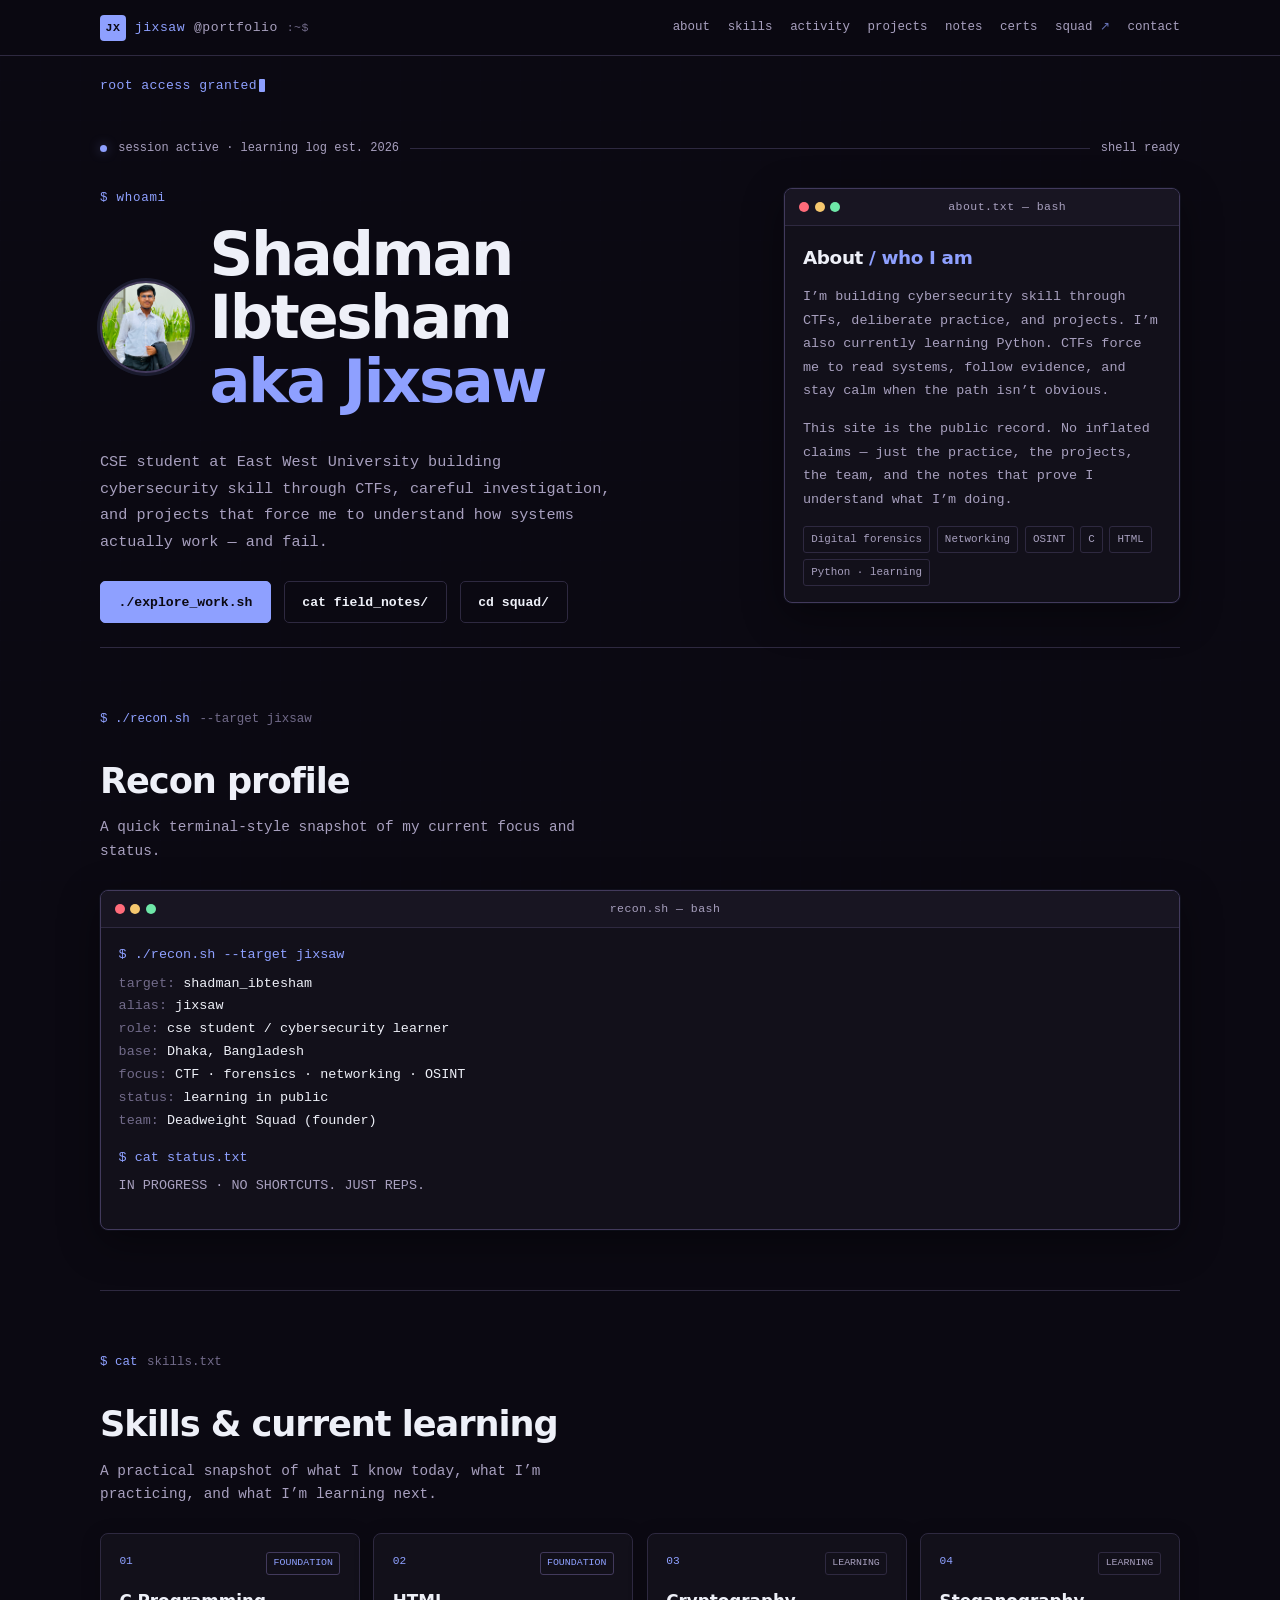
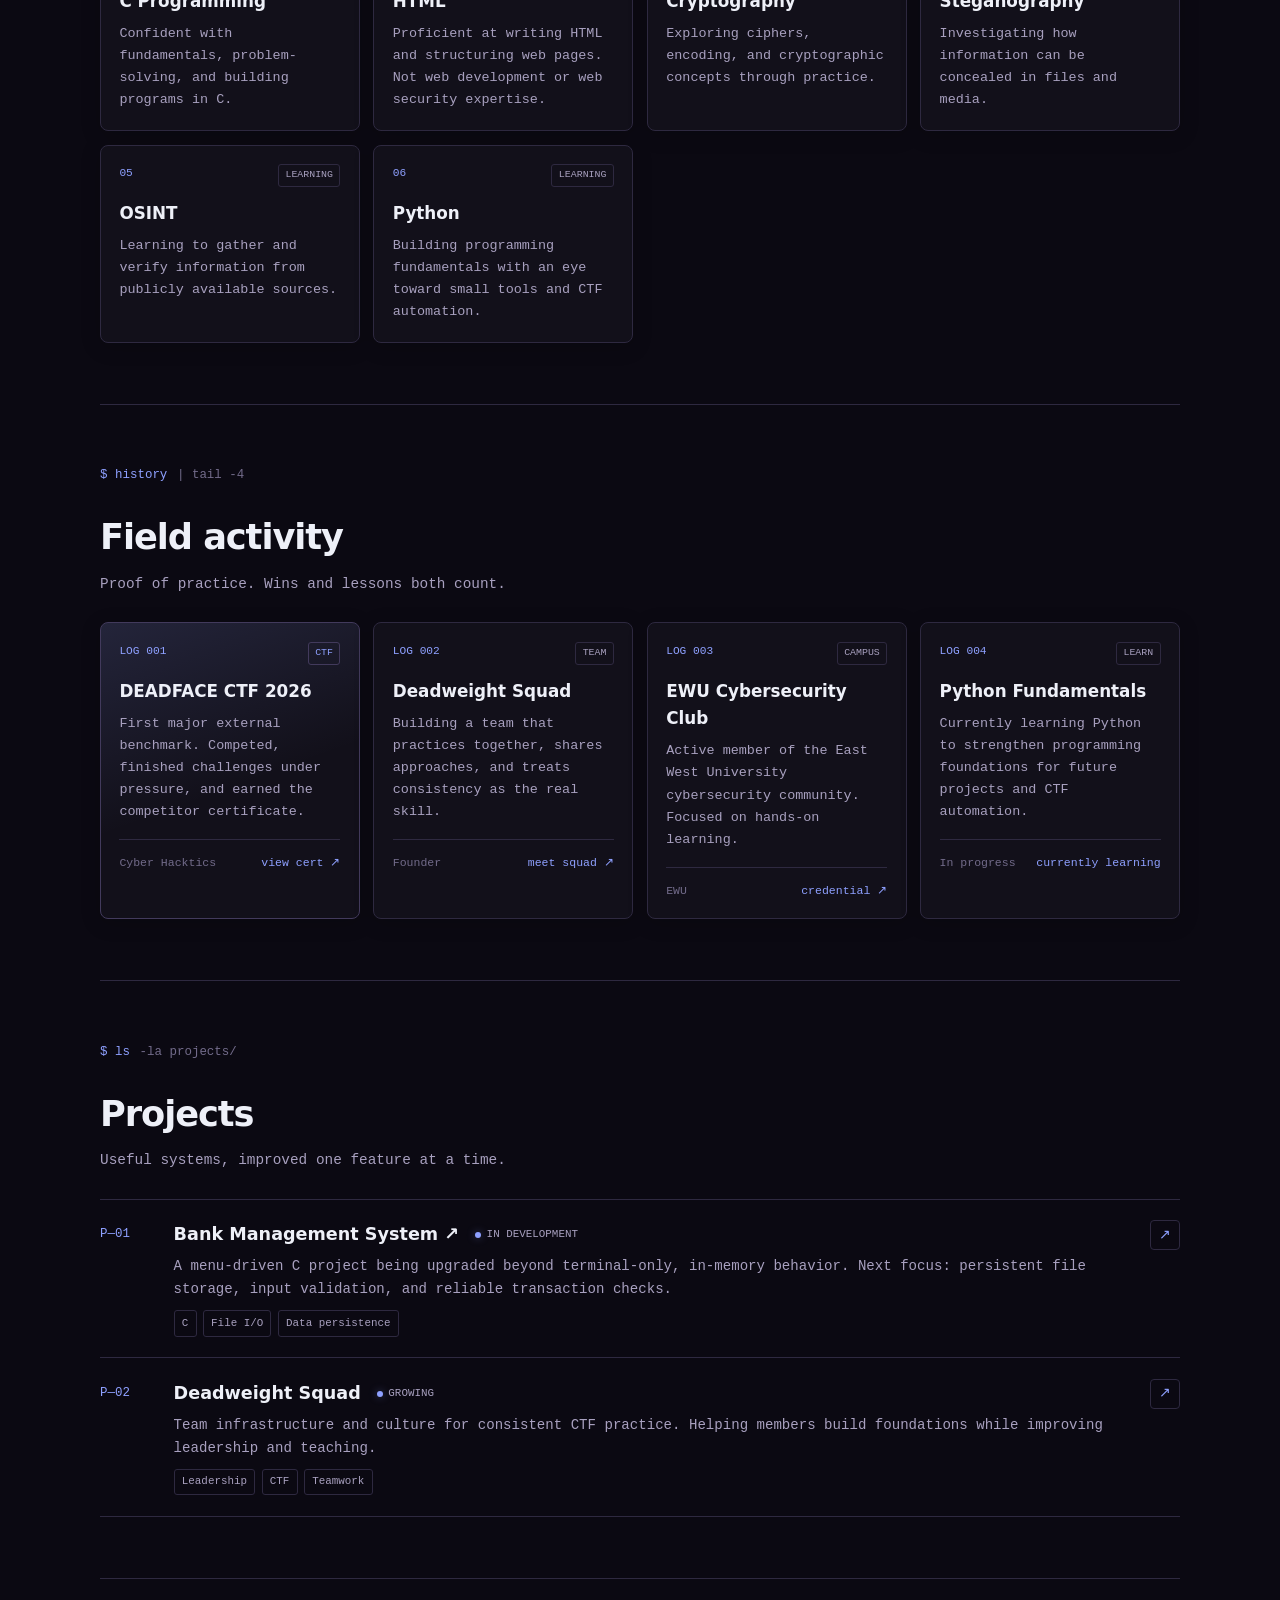
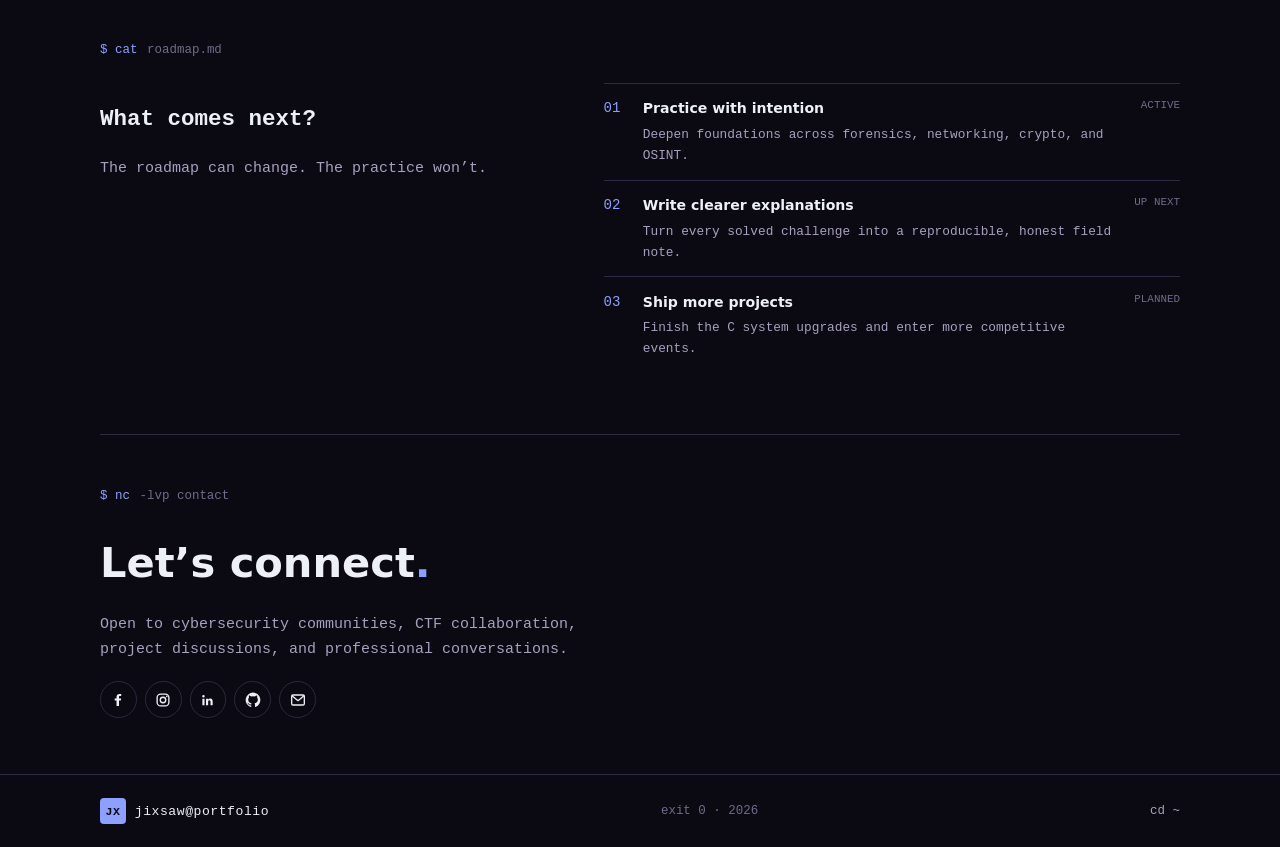
==== index.html @ 75769cb1 "ui: add root access granted blinking cursor to homepage" ====
<!doctype html>
<html lang="en">
<head>
<meta charset="utf-8">
<meta name="viewport" content="width=device-width, initial-scale=1">
<meta name="theme-color" content="#0b0912">
<meta http-equiv="Content-Security-Policy" content="default-src 'self'; script-src 'none'; object-src 'none'; base-uri 'self'; form-action 'none'; frame-src 'none'; child-src 'none'; media-src 'none'; worker-src 'none'; connect-src 'none'; manifest-src 'none'; img-src 'self' data:; style-src 'self' https://fonts.googleapis.com; style-src-attr 'none'; font-src 'self' https://fonts.gstatic.com; upgrade-insecure-requests">
<meta http-equiv="X-Content-Type-Options" content="nosniff">
<meta name="referrer" content="no-referrer">
<meta name="robots" content="index, follow">
<title>jixsaw@portfolio:~$ — Cybersecurity Field Notes</title>
<meta name="description" content="Cybersecurity learning log of Shadman Ibtesham, aka Jixsaw: CTF practice, digital forensics, networking, projects, and Deadweight Squad.">
<meta property="og:type" content="website">
<meta property="og:title" content="Jixsaw — Cybersecurity Field Notes">
<meta property="og:description" content="CTF practice, practical projects, and a public learning journey in cybersecurity.">
<meta property="og:url" content="https://jixsaw079.github.io/">
<meta property="og:image" content="https://jixsaw079.github.io/IMG-20260816-WA0145(1).jpg">
<link rel="canonical" href="https://jixsaw079.github.io/">
<link rel="icon" href="data:image/svg+xml,%3Csvg xmlns='http://www.w3.org/2000/svg' viewBox='0 0 100 100'%3E%3Crect width='100' height='100' rx='14' fill='%230b0912'/%3E%3Cpath d='M24 25h52M24 50h34M24 75h52' stroke='%238ea0ff' stroke-width='7'/%3E%3C/svg%3E">
<link rel="preconnect" href="https://fonts.googleapis.com">
<link rel="preconnect" href="https://fonts.gstatic.com" crossorigin="anonymous">
<link href="https://fonts.googleapis.com/css2?family=DM+Mono:wght@400;500&family=Manrope:wght@400;500;600;700;800&display=swap" rel="stylesheet">
<link rel="stylesheet" href="style.css?v=20261024-cursor">
</head>
<body>
<a class="skip-link" href="#main">Skip to content</a>
<header class="site-header">
  <div class="wrap header-inner">
    <a class="wordmark" href="/" aria-label="Jixsaw home">
      <span class="mark">JX</span>
      <span class="prompt-user">jixsaw</span><span class="prompt-host">@portfolio</span><span class="wordmark-tail">:~$</span>
    </a>
    <nav aria-label="Main navigation">
      <a href="#profile">about</a>
      <a href="#skills">skills</a>
      <a href="#operations">activity</a>
      <a href="#builds">projects</a>
      <a href="writeups/">notes</a>
      <a href="achievements/">certs</a>
      <a href="squad/">squad <span class="nav-arrow">↗</span></a>
      <a href="#contact">contact</a>
    </nav>
  </div>
</header>

<main id="main" class="wrap">
  <p class="access-granted" aria-label="root access granted">root access granted<span class="cursor" aria-hidden="true"></span></p>
  <section class="hero" aria-labelledby="hero-title">
    <div class="hero-topline">
      <span class="status-dot"></span>
      <span>session active · learning log est. 2026</span>
      <span class="topline-rule"></span>
      <span>shell ready</span>
    </div>

    <div class="hero-grid">
      <div class="hero-copy">
        <p class="eyebrow">$ whoami</p>
        <div class="hero-identity">
          <img class="hero-avatar" src="IMG-20260816-WA0145(1).jpg" alt="Portrait of Shadman Ibtesham" decoding="async" fetchpriority="high">
          <h1 id="hero-title">Shadman Ibtesham<br><span class="accent">aka Jixsaw</span></h1>
        </div>
        <p class="hero-description">CSE student at East West University building cybersecurity skill through CTFs, careful investigation, and projects that force me to understand how systems actually work — and fail.</p>
        <div class="hero-actions">
          <a class="button button-primary" href="#operations">./explore_work.sh</a>
          <a class="button" href="writeups/">cat field_notes/</a>
          <a class="button" href="squad/">cd squad/</a>
        </div>
      </div>

      <aside id="profile" class="term-window hero-about" aria-label="About">
        <div class="term-titlebar">
          <div class="term-dots"><span class="r"></span><span class="y"></span><span class="g"></span></div>
          <div class="term-title">about.txt — bash</div>
        </div>
        <div class="term-body">
          <h2 class="hero-about-heading">About <span class="accent">/ who I am</span></h2>
          <p class="hero-about-copy">I’m building cybersecurity skill through CTFs, deliberate practice, and projects. I’m also currently learning Python. CTFs force me to read systems, follow evidence, and stay calm when the path isn’t obvious.</p>
          <p class="hero-about-copy">This site is the public record. No inflated claims — just the practice, the projects, the team, and the notes that prove I understand what I’m doing.</p>
          <div class="tag-list">
            <span>Digital forensics</span>
            <span>Networking</span>
            <span>OSINT</span>
            <span>C</span>
            <span>HTML</span>
            <span>Python · learning</span>
          </div>
        </div>
      </aside>
    </div>
  </section>

  <section id="recon" class="section" aria-labelledby="recon-title">
    <div class="section-label">
      <span class="cmd">$ ./recon.sh</span> <span class="path">--target jixsaw</span>
    </div>
    <div class="section-heading">
      <h2 id="recon-title">Recon profile</h2>
      <p>A quick terminal-style snapshot of my current focus and status.</p>
    </div>
    <div class="term-window" aria-label="Recon terminal">
      <div class="term-titlebar">
        <div class="term-dots"><span class="r"></span><span class="y"></span><span class="g"></span></div>
        <div class="term-title">recon.sh — bash</div>
      </div>
      <div class="term-body">
        <div class="prompt">$ ./recon.sh --target jixsaw</div>
        <div class="out">
          <span class="key">target:</span> <span class="val">shadman_ibtesham</span><br>
          <span class="key">alias:</span> <span class="val">jixsaw</span><br>
          <span class="key">role:</span> <span class="val">cse student / cybersecurity learner</span><br>
          <span class="key">base:</span> <span class="val">Dhaka, Bangladesh</span><br>
          <span class="key">focus:</span> <span class="val">CTF · forensics · networking · OSINT</span><br>
          <span class="key">status:</span> <span class="val">learning in public</span><br>
          <span class="key">team:</span> <span class="val">Deadweight Squad (founder)</span>
        </div>
        <div class="prompt">$ cat status.txt</div>
        <div class="out">IN PROGRESS · NO SHORTCUTS. JUST REPS.</div>
      </div>
    </div>
  </section>

  <section id="skills" class="section">
    <div class="section-label">
      <span class="cmd">$ cat</span> <span class="path">skills.txt</span>
    </div>
    <div class="section-heading">
      <h2>Skills & current learning</h2>
      <p>A practical snapshot of what I know today, what I’m practicing, and what I’m learning next.</p>
    </div>
    <div class="skills-grid">
      <article class="skill-card">
        <div class="card-meta"><span class="card-index">01</span><span class="pill">FOUNDATION</span></div>
        <h3>C Programming</h3>
        <p>Confident with fundamentals, problem-solving, and building programs in C.</p>
      </article>
      <article class="skill-card">
        <div class="card-meta"><span class="card-index">02</span><span class="pill">FOUNDATION</span></div>
        <h3>HTML</h3>
        <p>Proficient at writing HTML and structuring web pages. Not web development or web security expertise.</p>
      </article>
      <article class="skill-card">
        <div class="card-meta"><span class="card-index">03</span><span class="pill pill-muted">LEARNING</span></div>
        <h3>Cryptography</h3>
        <p>Exploring ciphers, encoding, and cryptographic concepts through practice.</p>
      </article>
      <article class="skill-card">
        <div class="card-meta"><span class="card-index">04</span><span class="pill pill-muted">LEARNING</span></div>
        <h3>Steganography</h3>
        <p>Investigating how information can be concealed in files and media.</p>
      </article>
      <article class="skill-card">
        <div class="card-meta"><span class="card-index">05</span><span class="pill pill-muted">LEARNING</span></div>
        <h3>OSINT</h3>
        <p>Learning to gather and verify information from publicly available sources.</p>
      </article>
      <article class="skill-card">
        <div class="card-meta"><span class="card-index">06</span><span class="pill pill-muted">LEARNING</span></div>
        <h3>Python</h3>
        <p>Building programming fundamentals with an eye toward small tools and CTF automation.</p>
      </article>
    </div>
  </section>

  <section id="operations" class="section">
    <div class="section-label">
      <span class="cmd">$ history</span> <span class="path">| tail -4</span>
    </div>
    <div class="section-heading">
      <h2>Field activity</h2>
      <p>Proof of practice. Wins and lessons both count.</p>
    </div>
    <div class="activity-grid">
      <article class="activity-card featured">
        <div class="card-meta"><span class="card-index">LOG 001</span><span class="pill">CTF</span></div>
        <h3>DEADFACE CTF 2026</h3>
        <p>First major external benchmark. Competed, finished challenges under pressure, and earned the competitor certificate.</p>
        <div class="card-bottom">
          <span>Cyber Hacktics</span>
          <a class="card-action" href="achievements/#deadface">view cert ↗</a>
        </div>
      </article>
      <article class="activity-card">
        <div class="card-meta"><span class="card-index">LOG 002</span><span class="pill pill-muted">TEAM</span></div>
        <h3>Deadweight Squad</h3>
        <p>Building a team that practices together, shares approaches, and treats consistency as the real skill.</p>
        <div class="card-bottom">
          <span>Founder</span>
          <a class="card-action" href="squad/">meet squad ↗</a>
        </div>
      </article>
      <article class="activity-card">
        <div class="card-meta"><span class="card-index">LOG 003</span><span class="pill pill-muted">CAMPUS</span></div>
        <h3>EWU Cybersecurity Club</h3>
        <p>Active member of the East West University cybersecurity community. Focused on hands-on learning.</p>
        <div class="card-bottom">
          <span>EWU</span>
          <a class="card-action" href="achievements/#ewucsc">credential ↗</a>
        </div>
      </article>
      <article class="activity-card">
        <div class="card-meta"><span class="card-index">LOG 004</span><span class="pill pill-muted">LEARN</span></div>
        <h3>Python Fundamentals</h3>
        <p>Currently learning Python to strengthen programming foundations for future projects and CTF automation.</p>
        <div class="card-bottom">
          <span>In progress</span>
          <span class="card-action">currently learning</span>
        </div>
      </article>
    </div>
  </section>

  <section id="builds" class="section">
    <div class="section-label">
      <span class="cmd">$ ls</span> <span class="path">-la projects/</span>
    </div>
    <div class="section-heading">
      <h2>Projects</h2>
      <p>Useful systems, improved one feature at a time.</p>
    </div>
    <article class="project-row">
      <div class="project-number">P—01</div>
      <div class="project-main">
        <div class="project-title-line">
          <h3><a class="project-title-link" href="projects/bank-management-system/">Bank Management System ↗</a></h3>
          <span class="project-state"><i></i> IN DEVELOPMENT</span>
        </div>
        <p>A menu-driven C project being upgraded beyond terminal-only, in-memory behavior. Next focus: persistent file storage, input validation, and reliable transaction checks.</p>
        <div class="tag-list compact"><span>C</span><span>File I/O</span><span>Data persistence</span></div>
      </div>
      <div class="project-symbol" aria-hidden="true">↗</div>
    </article>
    <article class="project-row">
      <div class="project-number">P—02</div>
      <div class="project-main">
        <div class="project-title-line">
          <h3>Deadweight Squad</h3>
          <span class="project-state"><i></i> GROWING</span>
        </div>
        <p>Team infrastructure and culture for consistent CTF practice. Helping members build foundations while improving leadership and teaching.</p>
        <div class="tag-list compact"><span>Leadership</span><span>CTF</span><span>Teamwork</span></div>
      </div>
      <a class="project-symbol" href="squad/" aria-label="Deadweight Squad">↗</a>
    </article>
  </section>

  <section class="section">
    <div class="section-label">
      <span class="cmd">$ cat</span> <span class="path">roadmap.md</span>
    </div>
    <div class="next-grid">
      <div>
        <h2>What comes next?</h2>
        <p class="muted">The roadmap can change. The practice won’t.</p>
      </div>
      <ol class="roadmap">
        <li><span>01</span><div><strong>Practice with intention</strong><small>Deepen foundations across forensics, networking, crypto, and OSINT.</small></div><b>ACTIVE</b></li>
        <li><span>02</span><div><strong>Write clearer explanations</strong><small>Turn every solved challenge into a reproducible, honest field note.</small></div><b>UP NEXT</b></li>
        <li><span>03</span><div><strong>Ship more projects</strong><small>Finish the C system upgrades and enter more competitive events.</small></div><b>PLANNED</b></li>
      </ol>
    </div>
  </section>

  <section id="contact" class="contact-section">
    <div class="section-label">
      <span class="cmd">$ nc</span> <span class="path">-lvp contact</span>
    </div>
    <div class="contact-inner">
      <div>
        <h2>Let’s connect<span class="accent">.</span></h2>
        <p>Open to cybersecurity communities, CTF collaboration, project discussions, and professional conversations.</p>
        <div class="social-links" aria-label="Social profiles">
          <a href="https://www.facebook.com/share/18cmWcffzo/" target="_blank" rel="noopener noreferrer" aria-label="Facebook" title="Facebook">
            <svg viewBox="0 0 24 24" aria-hidden="true"><path d="M13.5 21v-8.2h2.8l.4-3.2h-3.2V7.5c0-.9.3-1.5 1.6-1.5h1.7V3.1c-.3 0-1.4-.1-2.6-.1-2.6 0-4.4 1.6-4.4 4.5v2.1H7v3.2h2.8V21h3.7z"/></svg>
          </a>
          <a href="https://www.instagram.com/_jix.saw_/" target="_blank" rel="noopener noreferrer" aria-label="Instagram" title="Instagram">
            <svg viewBox="0 0 24 24" aria-hidden="true"><rect x="3.2" y="3.2" width="17.6" height="17.6" rx="5.2" fill="none" stroke="currentColor" stroke-width="2"/><circle cx="12" cy="12" r="4.1" fill="none" stroke="currentColor" stroke-width="2"/><circle cx="17.7" cy="6.6" r="1.2"/></svg>
          </a>
          <a href="https://www.linkedin.com/in/shadman-ibtesham-665b70440/" target="_blank" rel="noopener noreferrer" aria-label="LinkedIn" title="LinkedIn">
            <svg viewBox="0 0 24 24" aria-hidden="true"><path d="M5.2 8.4a1.9 1.9 0 1 0 0-3.8 1.9 1.9 0 0 0 0 3.8ZM3.6 10h3.2v10H3.6zM9 10h3.1v1.4h.1a3.4 3.4 0 0 1 3-1.7c3.2 0 3.8 2.1 3.8 4.8V20h-3.2v-4.9c0-1.2 0-2.8-1.7-2.8s-1.9 1.3-1.9 2.7V20H9z"/></svg>
          </a>
          <a href="https://github.com/jixsaw079" target="_blank" rel="noopener noreferrer" aria-label="GitHub" title="GitHub">
            <svg viewBox="0 0 24 24" aria-hidden="true"><path d="M12 .9a11.1 11.1 0 0 0-3.5 21.6c.6.1.8-.2.8-.5v-2c-3.2.7-3.9-1.4-3.9-1.4-.5-1.3-1.3-1.6-1.3-1.6-1-.7.1-.7.1-.7 1.1.1 1.7 1.2 1.7 1.2 1 1.7 2.6 1.2 3.3.9.1-.7.4-1.2.7-1.5-2.5-.3-5.1-1.3-5.1-5.5 0-1.2.4-2.2 1.2-3-.1-.3-.5-1.5.1-3 0 0 1-.3 3.1 1.2a10.7 10.7 0 0 1 5.7 0c2.1-1.5 3.1-1.2 3.1-1.2.6 1.5.2 2.7.1 3 .8.8 1.2 1.8 1.2 3 0 4.2-2.6 5.2-5.1 5.5.4.3.8 1 .8 2v3c0 .3.2.6.8.5A11.1 11.1 0 0 0 12 .9z"/></svg>
          </a>
          <a href="mailto:shadmanibtesham79@gmail.com" aria-label="Email" title="Email">
            <svg viewBox="0 0 24 24" aria-hidden="true"><rect x="2.5" y="4.5" width="19" height="15" rx="2" fill="none" stroke="currentColor" stroke-width="2"/><path d="m3.5 6 8.5 7 8.5-7" fill="none" stroke="currentColor" stroke-width="2" stroke-linecap="round" stroke-linejoin="round"/></svg>
          </a>
        </div>
      </div>
    </div>
  </section>
</main>

<footer>
  <div class="wrap footer-inner">
    <a class="wordmark" href="/"><span class="mark">JX</span> jixsaw@portfolio</a>
    <span>exit 0 · 2026</span>
    <a href="#main">cd ~</a>
  </div>
</footer>
</body>
</html>
---- style.css ----
/* Jixsaw terminal portfolio — restored + polished */
:root{color-scheme:dark;--bg:#0b0912;--panel:#12101a;--panel-2:#181522;--panel-3:#1e1a2b;--line:#2e2940;--line-strong:#423a5c;--text:#eef0f8;--muted:#a8a0bf;--dim:#726b8a;--accent:#8ea0ff;--accent-rgb:142,160,255;--accent-soft:rgba(142,160,255,.14);--accent-glow:rgba(142,160,255,.4);--green:#6ee7a8;--red:#ff6b7a;--yellow:#f5c76e;--mono:"DM Mono",ui-monospace,SFMono-Regular,Consolas,monospace;--sans:"Manrope",system-ui,-apple-system,BlinkMacSystemFont,"Segoe UI",sans-serif;--radius:8px;--header-h:56px;--panel-glow:0 12px 40px rgba(0,0,0,.35)}
*,*::before,*::after{box-sizing:border-box}
html{scroll-behavior:smooth;scroll-padding-top:calc(var(--header-h)+1.5rem)}
body{margin:0;background:var(--bg);color:var(--text);font:15px/1.65 var(--mono);-webkit-font-smoothing:antialiased}
body::before{content:"";position:fixed;inset:0;pointer-events:none;z-index:-1;opacity:.22;background-image:linear-gradient(rgba(142,160,255,.04) 1px,transparent 1px),linear-gradient(90deg,rgba(142,160,255,.04) 1px,transparent 1px);background-size:40px 40px}
a{color:inherit;text-underline-offset:.2em}
a:focus-visible{outline:2px solid var(--accent);outline-offset:3px}
img{max-width:100%;height:auto;display:block}
.wrap{width:min(100% - 2rem,1080px);margin-inline:auto}
.skip-link{position:absolute;left:1rem;top:-5rem;z-index:100;padding:.5rem .9rem;background:var(--accent);color:var(--bg);font-weight:600;text-decoration:none;border-radius:4px}
.skip-link:focus{top:1rem}
.site-header{position:sticky;top:0;z-index:50;height:var(--header-h);border-bottom:1px solid var(--line);background:rgba(11,9,18,.92);backdrop-filter:blur(14px);-webkit-backdrop-filter:blur(14px)}
.header-inner{height:100%;display:flex;align-items:center;justify-content:space-between;gap:1rem}
.wordmark{display:inline-flex;align-items:center;gap:.55rem;font:500 .82rem var(--mono);letter-spacing:.04em;text-decoration:none;color:var(--text)}
.mark{display:inline-grid;place-items:center;width:26px;height:26px;background:var(--accent);color:var(--bg);font-weight:700;font-size:.72rem;border-radius:4px}
.wordmark-tail{color:var(--dim);font-size:.72rem}
.prompt-user{color:var(--accent);font-weight:500}
.prompt-host{color:var(--muted)}
nav{display:flex;align-items:center;flex-wrap:wrap;gap:.2rem 1.1rem}
nav a{color:var(--muted);font-size:.78rem;text-decoration:none;transition:color .15s ease}
nav a:hover,nav a[aria-current="page"]{color:var(--accent)}
.nav-arrow{color:var(--accent);opacity:.7}
.term-window{background:var(--panel);border:1px solid var(--line-strong);border-radius:var(--radius);overflow:hidden;box-shadow:0 12px 40px rgba(0,0,0,.4),0 0 0 1px rgba(142,160,255,.06)}
.term-titlebar{display:flex;align-items:center;gap:.55rem;padding:.55rem .85rem;background:var(--panel-2);border-bottom:1px solid var(--line);font-size:.72rem;color:var(--dim)}
.term-dots{display:flex;gap:.35rem}
.term-dots span{width:10px;height:10px;border-radius:50%}
.term-dots .r{background:var(--red)}.term-dots .y{background:var(--yellow)}.term-dots .g{background:var(--green)}
.term-title{flex:1;text-align:center;color:var(--muted);letter-spacing:.04em}
.term-body{padding:1rem 1.1rem;font-size:.84rem;line-height:1.7}
.term-body .prompt{color:var(--accent);margin-bottom:.35rem}
.term-body .out{color:var(--muted);margin:.25rem 0 .9rem}
.term-body .key{color:var(--dim)}.term-body .val{color:var(--text)}
.hero{padding:2.5rem 0 1.5rem;position:relative;isolation:isolate}
.hero-topline{display:flex;align-items:center;gap:.7rem;font-size:.75rem;color:var(--muted);margin-bottom:1.8rem;flex-wrap:wrap}
.status-dot{width:7px;height:7px;border-radius:50%;background:var(--accent);box-shadow:0 0 12px var(--accent-glow);animation:pulse-dot 2.4s ease-in-out infinite}
@keyframes pulse-dot{0%,100%{opacity:1}50%{opacity:.55}}
.topline-rule{height:1px;flex:1;background:var(--line)}
.hero-grid{display:grid;grid-template-columns:minmax(0,1.35fr) minmax(280px,.85fr);gap:clamp(1.8rem,5vw,3.5rem);align-items:start}
.eyebrow{color:var(--accent);font-size:.78rem;margin:0 0 .9rem;letter-spacing:.06em}
h1{margin:0 0 1.1rem;font-family:var(--sans);font-size:clamp(2.4rem,5.5vw,3.8rem);font-weight:700;letter-spacing:-.04em;line-height:1.05}
.accent{color:var(--accent)}.muted{color:var(--muted)}
.hero-identity{display:flex;align-items:center;gap:1.1rem;margin-bottom:1.1rem}
.hero-avatar{display:block;flex:0 0 92px;width:92px;height:92px;object-fit:cover;object-position:center top;border-radius:50%;border:2px solid var(--line-strong);box-shadow:0 0 0 3px rgba(142,160,255,.12)}
.hero-description{max-width:520px;color:var(--muted);font-size:.95rem;line-height:1.75;margin-bottom:1.6rem}
.hero-actions{display:flex;flex-wrap:wrap;gap:.8rem;margin-top:.5rem}
.hero-about-heading{margin:0 0 .75rem;font-family:var(--sans);font-size:1.15rem;letter-spacing:-.02em}
.hero-about-copy{margin:0 0 .9rem;color:var(--muted);font-size:.84rem;line-height:1.75}
.button{display:inline-flex;align-items:center;gap:.5rem;min-height:42px;padding:.55rem 1.1rem;border:1px solid var(--line);font:600 .82rem var(--mono);text-decoration:none;border-radius:5px;transition:border-color .15s ease,background .15s ease,transform .15s ease}
.button:hover{border-color:var(--accent);transform:translateY(-1px)}
.button-primary{background:var(--accent);color:var(--bg);border-color:var(--accent)}
.button-primary:hover{background:#a3b2ff;box-shadow:0 6px 20px var(--accent-glow)}
.section{padding:3.8rem 0;border-top:1px solid var(--line)}
.section-label{display:flex;align-items:center;gap:.6rem;font-size:.78rem;color:var(--muted);margin-bottom:1.4rem}
.section-label .cmd{color:var(--accent)}.section-label .path{color:var(--dim)}
.section-heading{margin-bottom:1.6rem}
.section-heading h2{margin:0 0 .4rem;font-family:var(--sans);font-size:clamp(1.6rem,3.5vw,2.2rem);letter-spacing:-.03em}
.section-heading p{margin:0;color:var(--muted);font-size:.9rem;max-width:520px}
.activity-grid,.skills-grid{display:grid;grid-template-columns:repeat(auto-fit,minmax(240px,1fr));gap:.85rem}
.activity-card,.skill-card{background:var(--panel);border:1px solid var(--line);border-radius:var(--radius);padding:1.15rem;box-shadow:0 4px 20px rgba(0,0,0,.18);transition:border-color .18s ease,transform .18s ease,box-shadow .18s ease}
.activity-card:hover,.skill-card:hover{border-color:var(--line-strong);transform:translateY(-2px);box-shadow:0 10px 28px rgba(0,0,0,.28)}
.activity-card.featured{border-color:var(--line-strong);background:linear-gradient(160deg,var(--accent-soft),transparent 55%),var(--panel)}
.card-meta{display:flex;justify-content:space-between;gap:.5rem;font-size:.7rem;color:var(--dim);margin-bottom:.8rem}
.card-index{color:var(--accent)}
.pill{padding:.15rem .4rem;border:1px solid var(--line-strong);color:var(--accent);font-size:.62rem;border-radius:3px}
.pill-muted{color:var(--muted);border-color:var(--line)}
.activity-card h3,.skill-card h3{margin:0 0 .45rem;font-family:var(--sans);font-size:1.05rem}
.activity-card p,.skill-card p{margin:0;color:var(--muted);font-size:.84rem}
.card-bottom{display:flex;justify-content:space-between;margin-top:1rem;padding-top:.8rem;border-top:1px solid var(--line);font-size:.72rem;color:var(--dim)}
.card-action{color:var(--accent);text-decoration:none}
.card-action:hover{text-decoration:underline}
.project-row{display:grid;grid-template-columns:56px 1fr auto;gap:1.1rem;padding:1.3rem 0;border-top:1px solid var(--line)}
.project-row:last-child{border-bottom:1px solid var(--line)}
.project-number{color:var(--accent);font-size:.78rem;padding-top:.25rem}
.project-title-line{display:flex;flex-wrap:wrap;align-items:center;gap:.6rem 1rem;margin-bottom:.35rem}
.project-title-line h3{margin:0;font-family:var(--sans);font-size:1.1rem}
.project-title-link{text-decoration:none}
.project-row:hover .project-title-link{color:var(--accent)}
.project-state{display:inline-flex;align-items:center;gap:.35rem;font-size:.68rem;color:var(--muted)}
.project-state i{width:6px;height:6px;border-radius:50%;background:var(--accent);box-shadow:0 0 8px var(--accent-glow)}
.project-main>p{margin:0;color:var(--muted);font-size:.88rem}
.tag-list{display:flex;flex-wrap:wrap;gap:.4rem;margin-top:.7rem}
.tag-list span{padding:.2rem .45rem;border:1px solid var(--line);color:var(--muted);font-size:.68rem;border-radius:3px;transition:border-color .15s,color .15s,background .15s}
.tag-list span:hover{border-color:var(--accent);color:var(--accent);background:var(--accent-soft)}
.tag-list.compact{margin-top:.55rem}
.project-symbol{display:grid;place-items:center;width:30px;height:30px;border:1px solid var(--line);color:var(--accent);text-decoration:none;border-radius:4px;font-size:.9rem}
.project-symbol:hover{border-color:var(--accent);background:var(--accent-soft)}
.next-grid{display:grid;grid-template-columns:.9fr 1.1fr;gap:2rem}
.roadmap{list-style:none;padding:0;margin:0}
.roadmap li{display:grid;grid-template-columns:28px 1fr auto;gap:.7rem;padding:.85rem 0;border-top:1px solid var(--line);font-size:.88rem}
.roadmap li>span{color:var(--accent)}
.roadmap li strong{display:block;font-family:var(--sans)}
.roadmap li small{display:block;margin-top:.2rem;color:var(--muted);font-size:.8rem}
.roadmap li>b{color:var(--dim);font-size:.68rem;font-weight:400}
.contact-section{padding:3.2rem 0 3.5rem;border-top:1px solid var(--line)}
.contact-inner h2{margin:0 0 .6rem;font-family:var(--sans);font-size:clamp(1.8rem,4vw,2.6rem)}
.contact-inner p{color:var(--muted);max-width:480px;margin-bottom:1.2rem}
.social-links{display:flex;flex-wrap:wrap;gap:.5rem}
.social-links a{display:inline-flex;align-items:center;justify-content:center;width:2.3rem;height:2.3rem;border:1px solid var(--line);border-radius:50%;color:var(--text);text-decoration:none;transition:border-color .15s,color .15s,background .15s}
.social-links a svg{width:1rem;height:1rem;fill:currentColor}
.social-links a:hover{color:var(--accent);border-color:var(--accent);background:var(--accent-soft)}
footer{border-top:1px solid var(--line)}
.footer-inner{min-height:72px;display:flex;justify-content:space-between;align-items:center;gap:1rem;font-size:.78rem;color:var(--dim)}
.footer-inner .wordmark{color:var(--text)}
.footer-inner a{color:var(--muted);text-decoration:none}
.footer-inner a:hover{color:var(--accent)}
.page-intro{padding:3.5rem 0 2.2rem}
.page-kicker{color:var(--accent);font-size:.78rem;letter-spacing:.05em;margin-bottom:.6rem}
.page-intro h1{margin:.4rem 0 .7rem;font-family:var(--sans);font-size:clamp(2.2rem,6vw,3.4rem)}
.page-intro p{max-width:560px;color:var(--muted);font-size:.95rem}
.back-link{display:inline-block;margin-top:2rem;color:var(--accent);font-size:.8rem;text-decoration:none}
.back-link:hover{opacity:.85}
.squad-hero{display:flex;flex-wrap:wrap;gap:2rem;align-items:center;justify-content:space-between}
.squad-hero-copy{flex:1 1 300px}
.squad-hero-logo{flex:0 1 240px}
.squad-hero-logo img{max-width:240px;max-height:240px;object-fit:contain}
.archive-panel{background:var(--panel);border:1px solid var(--line);border-radius:var(--radius);padding:1.25rem;margin-bottom:1.5rem}
.archive-top{display:flex;justify-content:space-between;gap:1rem;padding-bottom:.9rem;border-bottom:1px solid var(--line);font-size:.75rem;color:var(--muted)}
.archive-top span:last-child{color:var(--accent)}
.squad-feature{display:grid;grid-template-columns:140px 1fr;gap:1.5rem;align-items:center;padding:1.6rem 0}
.squad-founder-photo{border:1px solid var(--line-strong);border-radius:4px;overflow:hidden;background:var(--panel-2)}
.squad-founder-photo img{width:100%;max-height:220px;object-fit:cover;object-position:center top}
.squad-lead{color:var(--muted);margin:.4rem 0 0}
.squad-members{display:grid;grid-template-columns:repeat(auto-fit,minmax(200px,1fr));gap:.9rem;margin:1.4rem 0}
.squad-member{width:100%;max-width:320px;background:var(--panel);border:1px solid var(--line);border-radius:var(--radius);padding:1.1rem;box-shadow:0 4px 20px rgba(0,0,0,.18);transition:border-color .15s,transform .15s,box-shadow .15s}
.squad-member:hover{border-color:var(--line-strong);transform:translateY(-2px);box-shadow:0 10px 28px rgba(0,0,0,.28)}
.member-photo{aspect-ratio:4/3;overflow:hidden;border:1px solid var(--line-strong);border-radius:3px;margin-bottom:.9rem;background:var(--panel-2)}
.member-photo img{width:100%;height:100%;object-fit:cover;object-position:center top}
.squad-member h3{margin:0 0 .25rem;font-family:var(--sans);font-size:1rem}
.squad-member p{margin:0;color:var(--muted);font-size:.84rem}
.member-university{display:block;margin-top:.25rem;color:var(--dim);font-size:.75rem}
.squad-values{display:grid;grid-template-columns:repeat(auto-fit,minmax(180px,1fr));gap:.8rem;padding-top:1.2rem;border-top:1px solid var(--line)}
.squad-values article{padding:.9rem;background:var(--accent-soft);border:1px solid var(--line);border-radius:var(--radius)}
.squad-values article>span{color:var(--accent);font-size:.7rem}
.squad-values h3{margin:.5rem 0 .3rem;font-family:var(--sans);font-size:.95rem}
.squad-values p{margin:0;color:var(--muted);font-size:.82rem}
.squad-footnote{margin-top:1.1rem;padding-top:.85rem;border-top:1px solid var(--line);font-size:.72rem;color:var(--dim)}
.achievement-grid{display:grid;grid-template-columns:repeat(auto-fit,minmax(260px,1fr));gap:1rem}
.achievement-card{background:var(--panel);border:1px solid var(--line);border-radius:var(--radius);overflow:hidden;box-shadow:0 4px 20px rgba(0,0,0,.18);transition:border-color .15s,transform .15s,box-shadow .15s}
.achievement-card:hover{border-color:var(--line-strong);transform:translateY(-2px);box-shadow:0 10px 28px rgba(0,0,0,.28)}
.credential-image{width:100%;height:160px;object-fit:cover;object-position:top;background:var(--panel-2)}
.achievement-art{min-height:160px;padding:1rem;background:linear-gradient(160deg,var(--accent-soft),var(--panel-2));display:flex;flex-direction:column;justify-content:space-between}
.achievement-art-code{color:var(--accent);font-size:.72rem}
.achievement-art-icon{font-size:1.6rem;color:var(--accent);opacity:.7}
.achievement-art-bottom{color:var(--muted);font-size:.72rem}
.credential-open{color:var(--accent);font-size:.72rem}
.achievement-copy{padding:1.1rem}
.achievement-copy h3{margin:.5rem 0 .35rem;font-family:var(--sans);font-size:1.05rem}
.achievement-copy p{color:var(--muted);font-size:.84rem;margin:0 0 .5rem}
.achievement-meta{display:flex;gap:.5rem;font-size:.7rem;color:var(--dim);margin-bottom:.4rem}
.achievement-note a{color:var(--accent);font-size:.82rem;text-decoration:none}
.achievement-note a:hover{text-decoration:underline}
.badge-shelf{display:flex;flex-wrap:wrap;gap:.9rem;margin-top:1.2rem}
.badge-real{display:flex;flex-direction:column;gap:.4rem;padding:.9rem;border:1px solid var(--line);background:var(--panel);border-radius:var(--radius);text-decoration:none;max-width:200px;transition:border-color .15s,transform .15s}
.badge-real:hover{border-color:var(--accent);transform:translateY(-2px)}
.badge-real img{width:88px;height:88px;object-fit:contain}
.badge-real strong{font-size:.88rem}.badge-real small{color:var(--dim);font-size:.72rem}
.moment-grid{display:grid;grid-template-columns:repeat(auto-fit,minmax(180px,1fr));gap:.8rem;margin-top:1.2rem}
.moment-placeholder{min-height:120px;padding:1rem;border:1px dashed var(--line);background:var(--panel);border-radius:var(--radius);display:flex;flex-direction:column;justify-content:center;gap:.3rem}
.moment-placeholder span{color:var(--accent);font-size:.7rem}
.moment-placeholder strong{font-size:.92rem}
.moment-placeholder small{color:var(--dim);font-size:.78rem}
.achievement-foot{margin-top:1.3rem;padding-top:.9rem;border-top:1px solid var(--line);font-size:.72rem;color:var(--dim)}
.notes-manifesto{display:grid;grid-template-columns:1fr 1fr;gap:.9rem;margin:1.4rem 0 2rem}
.notes-manifesto article{padding:1.1rem;border:1px solid var(--line);background:linear-gradient(160deg,var(--accent-soft),transparent 60%),var(--panel);border-radius:var(--radius)}
.notes-manifesto span{color:var(--accent);font-size:.72rem}
.notes-manifesto h2{margin:.5rem 0 .35rem;font-family:var(--sans);font-size:1.1rem}
.notes-manifesto p{margin:0;color:var(--muted);font-size:.85rem}
.notes-board{display:grid;grid-template-columns:repeat(auto-fit,minmax(240px,1fr));gap:.9rem}
.note-card{background:var(--panel);border:1px solid var(--line);border-radius:var(--radius);padding:1.15rem;min-height:200px;display:flex;flex-direction:column;box-shadow:0 4px 20px rgba(0,0,0,.18);transition:border-color .15s,transform .15s,box-shadow .15s}
.note-card:hover{border-color:var(--line-strong);transform:translateY(-2px);box-shadow:0 10px 28px rgba(0,0,0,.28)}
.note-card-top{display:flex;justify-content:space-between;font-size:.72rem;color:var(--dim)}
.note-index{color:var(--accent)}
.note-card h2{margin:1.1rem 0 .4rem;font-family:var(--sans);font-size:1.15rem}
.note-card p{color:var(--muted);font-size:.85rem;margin:0}
.note-state{margin-top:auto;padding-top:.8rem;border-top:1px solid var(--line);font-size:.72rem;color:var(--dim)}
.note-state strong{color:var(--accent);font-weight:500}
.notes-policy{margin-top:1.6rem;padding:1.1rem;border-left:3px solid var(--accent);background:var(--accent-soft);border-radius:0 var(--radius) var(--radius) 0}
.notes-policy h2{margin:0 0 .35rem;font-family:var(--sans);font-size:1.05rem}
.notes-policy p{margin:0;color:var(--muted);font-size:.86rem}
.error-panel{min-height:60vh;display:flex;flex-direction:column;justify-content:center;max-width:640px;padding:3rem 0}
.error-code{color:var(--accent);font-size:.8rem;letter-spacing:.08em;margin-bottom:.6rem}
.error-panel h1{font-family:var(--sans);font-size:clamp(2.8rem,10vw,4.5rem);margin:.4rem 0 .8rem}
.error-panel p{color:var(--muted);max-width:480px}
.error-actions{display:flex;flex-wrap:wrap;gap:.9rem;margin-top:1.3rem}
.mt-section{margin-top:1.6rem}.mt-section-small{margin-top:1.4rem}
.collaborator-grid{grid-template-columns:repeat(2,minmax(0,1fr))}
::selection{background:rgba(142,160,255,.35);color:var(--text)}
@media(max-width:860px){.hero-grid,.next-grid,.squad-feature,.notes-manifesto{grid-template-columns:1fr}}
@media(max-width:640px){.wrap{width:min(100% - 1.5rem,1080px)}.header-inner{flex-direction:column;align-items:flex-start;height:auto;padding:.65rem 0;gap:.5rem}.site-header{height:auto}nav{width:100%;gap:.3rem .9rem;overflow-x:auto;flex-wrap:nowrap;-webkit-overflow-scrolling:touch}nav a{font-size:.74rem;flex:0 0 auto}h1{font-size:clamp(2rem,10vw,2.8rem)}.section{padding:3rem 0}.project-row{grid-template-columns:1fr 28px;gap:.65rem}.project-number{grid-column:1/-1;padding-top:0}.roadmap li{grid-template-columns:24px 1fr}.roadmap li>b{grid-column:2}.footer-inner{flex-direction:column;align-items:flex-start;padding:1.2rem 0;gap:.5rem}.hero-avatar{flex-basis:64px;width:64px;height:64px}.collaborator-grid{grid-template-columns:minmax(0,1fr)}.activity-grid,.skills-grid,.achievement-grid,.notes-board{grid-template-columns:1fr}}

/* root access granted + blinking block cursor */
.access-granted{
  font-family:var(--mono, "DM Mono", ui-monospace, monospace);
  font-size:.82rem;
  font-weight:500;
  color:var(--accent, #8ea0ff);
  letter-spacing:.03em;
  margin:1.35rem 0 .35rem;
  display:flex;
  align-items:center;
  line-height:1.2;
}
.access-granted .cursor{
  display:inline-block;
  width:.52em;
  height:1.05em;
  margin-left:.12em;
  background:var(--accent, #8ea0ff);
  border-radius:1px;
  flex-shrink:0;
  animation:blink-cursor 1.05s step-end infinite;
}
@keyframes blink-cursor{
  0%,100%{opacity:1}
  50%{opacity:0}
}

@media(prefers-reduced-motion:reduce){html{scroll-behavior:auto}.status-dot{animation:none}.access-granted .cursor{animation:none;opacity:1}*,*::before,*::after{animation-duration:.01ms!important;transition-duration:.01ms!important}}
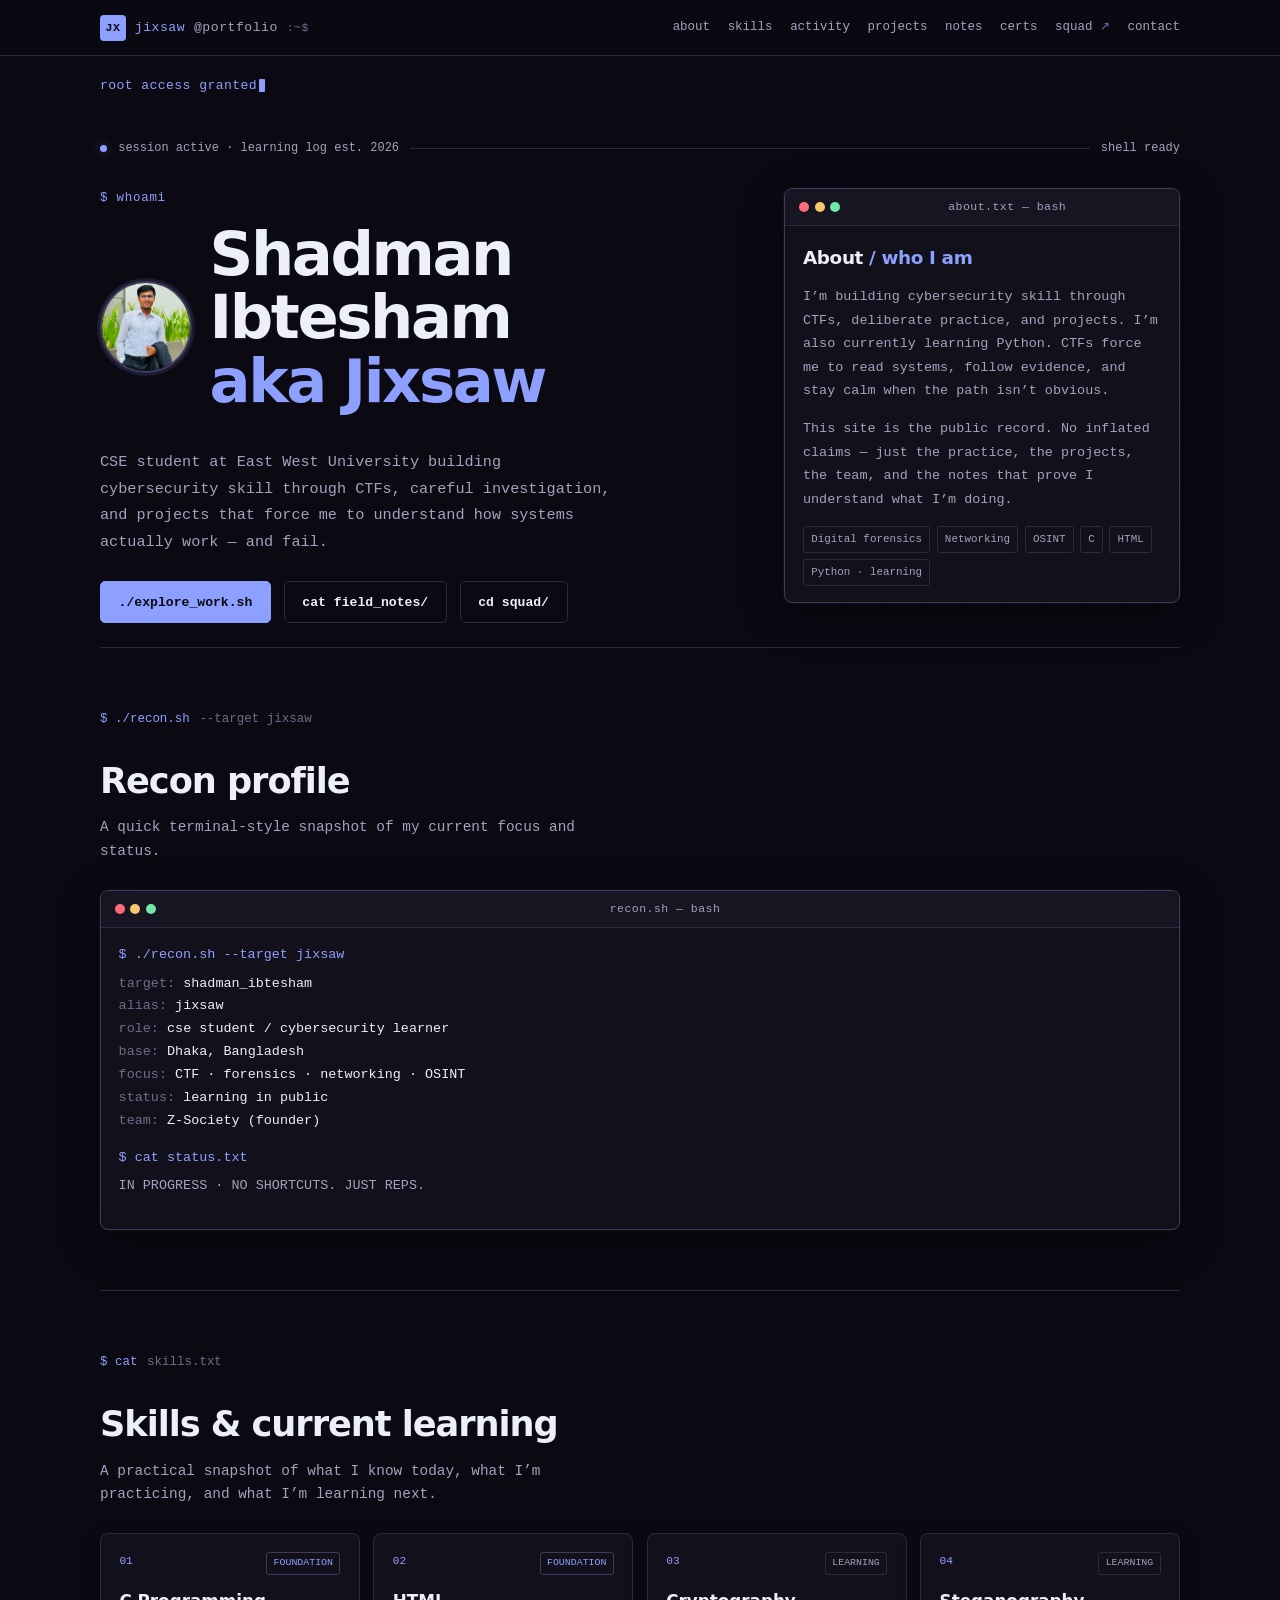
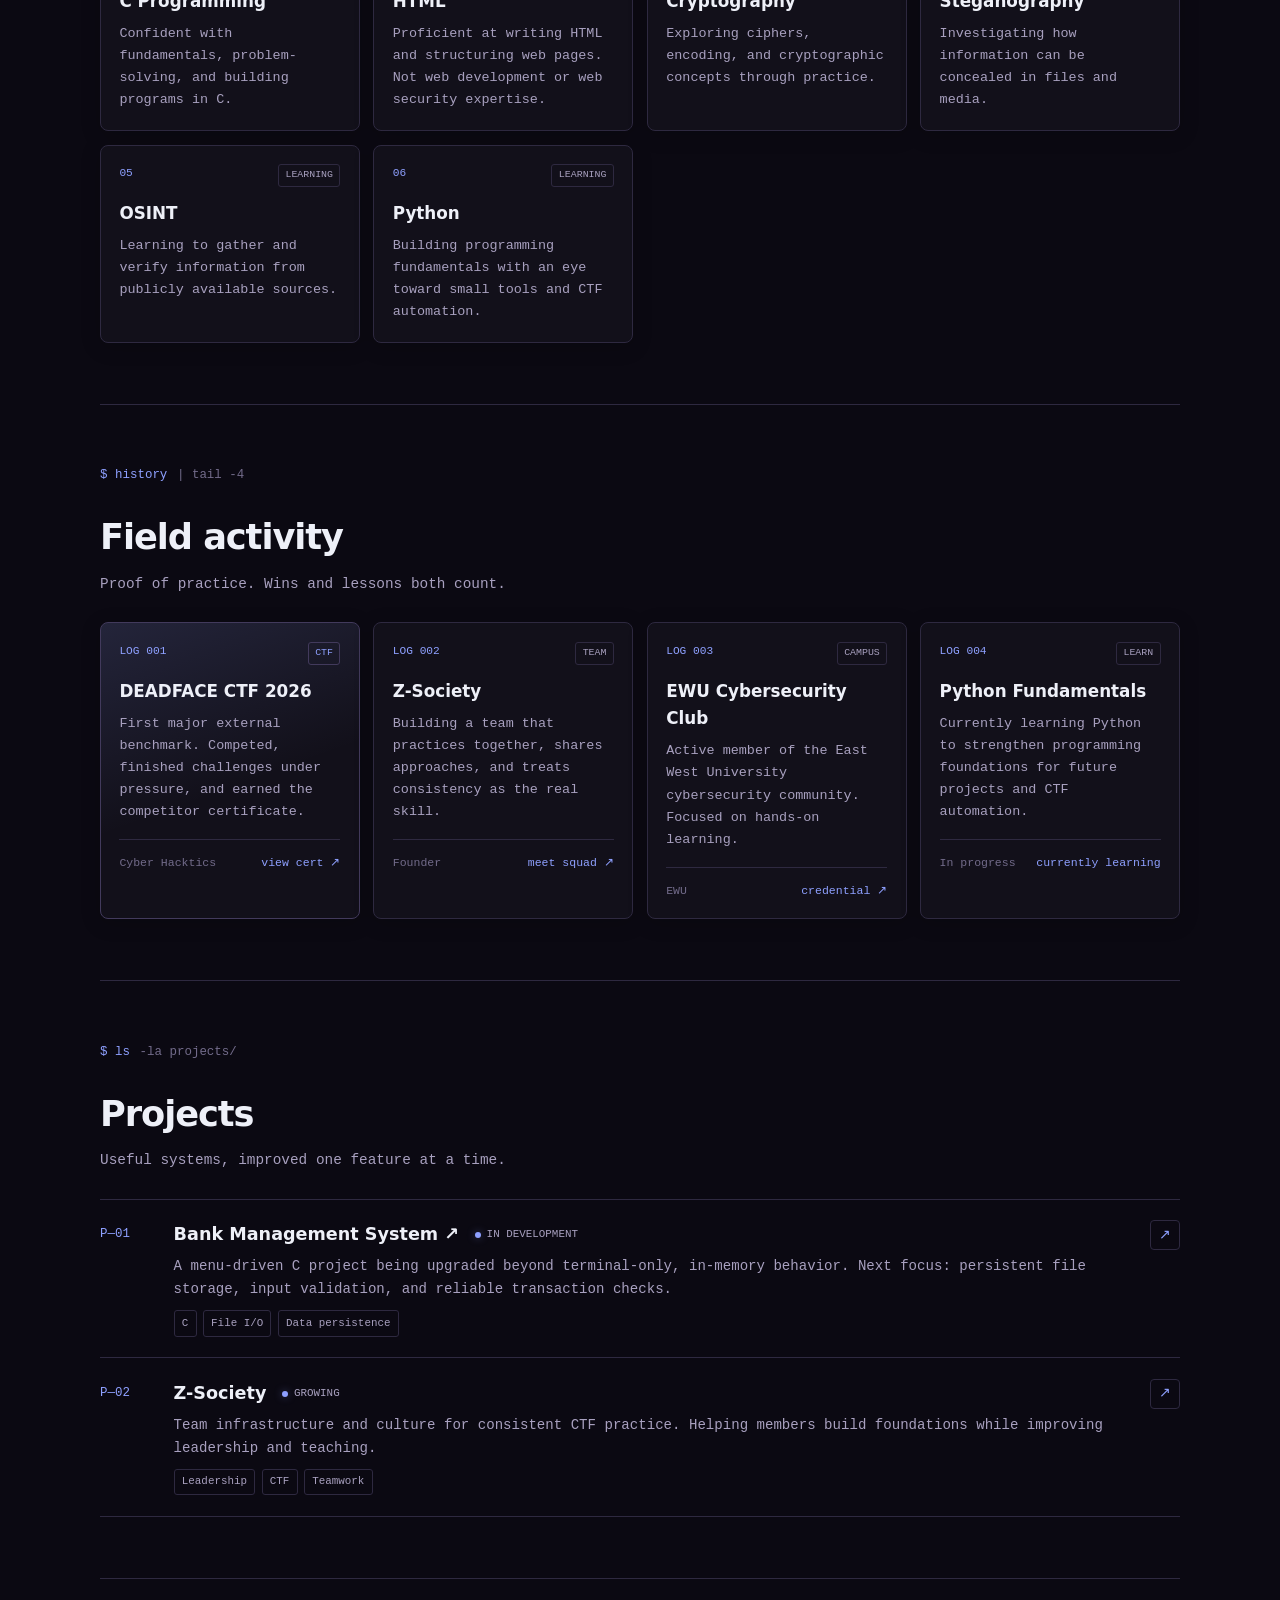
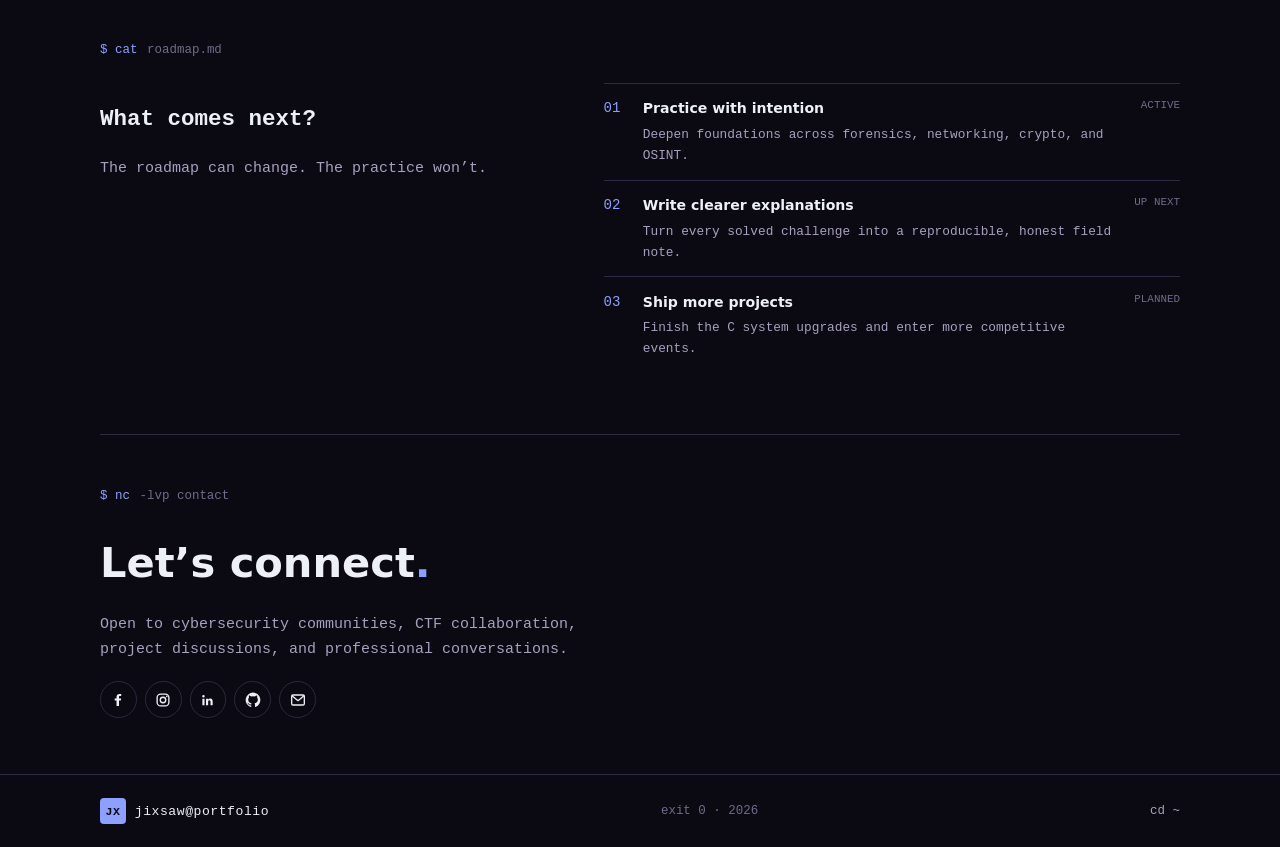
==== commit bd4aa30a: "home: rename Deadweight Squad references to Z-Society" ====
--- a/index.html
+++ b/index.html
@@ -9,7 +9,7 @@
 <meta name="referrer" content="no-referrer">
 <meta name="robots" content="index, follow">
 <title>jixsaw@portfolio:~$ — Cybersecurity Field Notes</title>
-<meta name="description" content="Cybersecurity learning log of Shadman Ibtesham, aka Jixsaw: CTF practice, digital forensics, networking, projects, and Deadweight Squad.">
+<meta name="description" content="Cybersecurity learning log of Shadman Ibtesham, aka Jixsaw: CTF practice, digital forensics, networking, projects, and Z-Society.">
 <meta property="og:type" content="website">
 <meta property="og:title" content="Jixsaw — Cybersecurity Field Notes">
 <meta property="og:description" content="CTF practice, practical projects, and a public learning journey in cybersecurity.">
@@ -20,7 +20,7 @@
 <link rel="preconnect" href="https://fonts.googleapis.com">
 <link rel="preconnect" href="https://fonts.gstatic.com" crossorigin="anonymous">
 <link href="https://fonts.googleapis.com/css2?family=DM+Mono:wght@400;500&family=Manrope:wght@400;500;600;700;800&display=swap" rel="stylesheet">
-<link rel="stylesheet" href="style.css?v=20261024-cursor">
+<link rel="stylesheet" href="style.css?v=20261024-zsociety">
 </head>
 <body>
 <a class="skip-link" href="#main">Skip to content</a>
@@ -112,7 +112,7 @@
           <span class="key">base:</span> <span class="val">Dhaka, Bangladesh</span><br>
           <span class="key">focus:</span> <span class="val">CTF · forensics · networking · OSINT</span><br>
           <span class="key">status:</span> <span class="val">learning in public</span><br>
-          <span class="key">team:</span> <span class="val">Deadweight Squad (founder)</span>
+          <span class="key">team:</span> <span class="val">Z-Society (founder)</span>
         </div>
         <div class="prompt">$ cat status.txt</div>
         <div class="out">IN PROGRESS · NO SHORTCUTS. JUST REPS.</div>
@@ -182,7 +182,7 @@
       </article>
       <article class="activity-card">
         <div class="card-meta"><span class="card-index">LOG 002</span><span class="pill pill-muted">TEAM</span></div>
-        <h3>Deadweight Squad</h3>
+        <h3>Z-Society</h3>
         <p>Building a team that practices together, shares approaches, and treats consistency as the real skill.</p>
         <div class="card-bottom">
           <span>Founder</span>
@@ -234,13 +234,13 @@
       <div class="project-number">P—02</div>
       <div class="project-main">
         <div class="project-title-line">
-          <h3>Deadweight Squad</h3>
+          <h3>Z-Society</h3>
           <span class="project-state"><i></i> GROWING</span>
         </div>
         <p>Team infrastructure and culture for consistent CTF practice. Helping members build foundations while improving leadership and teaching.</p>
         <div class="tag-list compact"><span>Leadership</span><span>CTF</span><span>Teamwork</span></div>
       </div>
-      <a class="project-symbol" href="squad/" aria-label="Deadweight Squad">↗</a>
+      <a class="project-symbol" href="squad/" aria-label="Z-Society">↗</a>
     </article>
   </section>
 
--- a/style.css
+++ b/style.css
@@ -110,10 +110,10 @@
 .page-intro p{max-width:560px;color:var(--muted);font-size:.95rem}
 .back-link{display:inline-block;margin-top:2rem;color:var(--accent);font-size:.8rem;text-decoration:none}
 .back-link:hover{opacity:.85}
-.squad-hero{display:flex;flex-wrap:wrap;gap:2rem;align-items:center;justify-content:space-between}
-.squad-hero-copy{flex:1 1 300px}
-.squad-hero-logo{flex:0 1 240px}
-.squad-hero-logo img{max-width:240px;max-height:240px;object-fit:contain}
+.squad-hero{display:grid;grid-template-columns:minmax(0,1fr) auto;gap:1.25rem 1.75rem;align-items:center}
+.squad-hero-copy{min-width:0}
+.squad-hero-logo{flex:0 0 auto;width:clamp(88px,22vw,220px)}
+.squad-hero-logo img{width:100%;max-width:220px;max-height:220px;object-fit:contain}
 .archive-panel{background:var(--panel);border:1px solid var(--line);border-radius:var(--radius);padding:1.25rem;margin-bottom:1.5rem}
 .archive-top{display:flex;justify-content:space-between;gap:1rem;padding-bottom:.9rem;border-bottom:1px solid var(--line);font-size:.75rem;color:var(--muted)}
 .archive-top span:last-child{color:var(--accent)}
@@ -187,7 +187,7 @@
 .collaborator-grid{grid-template-columns:repeat(2,minmax(0,1fr))}
 ::selection{background:rgba(142,160,255,.35);color:var(--text)}
 @media(max-width:860px){.hero-grid,.next-grid,.squad-feature,.notes-manifesto{grid-template-columns:1fr}}
-@media(max-width:640px){.wrap{width:min(100% - 1.5rem,1080px)}.header-inner{flex-direction:column;align-items:flex-start;height:auto;padding:.65rem 0;gap:.5rem}.site-header{height:auto}nav{width:100%;gap:.3rem .9rem;overflow-x:auto;flex-wrap:nowrap;-webkit-overflow-scrolling:touch}nav a{font-size:.74rem;flex:0 0 auto}h1{font-size:clamp(2rem,10vw,2.8rem)}.section{padding:3rem 0}.project-row{grid-template-columns:1fr 28px;gap:.65rem}.project-number{grid-column:1/-1;padding-top:0}.roadmap li{grid-template-columns:24px 1fr}.roadmap li>b{grid-column:2}.footer-inner{flex-direction:column;align-items:flex-start;padding:1.2rem 0;gap:.5rem}.hero-avatar{flex-basis:64px;width:64px;height:64px}.collaborator-grid{grid-template-columns:minmax(0,1fr)}.activity-grid,.skills-grid,.achievement-grid,.notes-board{grid-template-columns:1fr}}
+@media(max-width:640px){.squad-hero{gap:.9rem 1rem}.squad-hero-logo{width:clamp(72px,26vw,120px)}.squad-hero-logo img{max-width:120px;max-height:120px}.wrap{width:min(100% - 1.5rem,1080px)}.header-inner{flex-direction:column;align-items:flex-start;height:auto;padding:.65rem 0;gap:.5rem}.site-header{height:auto}nav{width:100%;gap:.3rem .9rem;overflow-x:auto;flex-wrap:nowrap;-webkit-overflow-scrolling:touch}nav a{font-size:.74rem;flex:0 0 auto}h1{font-size:clamp(2rem,10vw,2.8rem)}.section{padding:3rem 0}.project-row{grid-template-columns:1fr 28px;gap:.65rem}.project-number{grid-column:1/-1;padding-top:0}.roadmap li{grid-template-columns:24px 1fr}.roadmap li>b{grid-column:2}.footer-inner{flex-direction:column;align-items:flex-start;padding:1.2rem 0;gap:.5rem}.hero-avatar{flex-basis:64px;width:64px;height:64px}.collaborator-grid{grid-template-columns:minmax(0,1fr)}.activity-grid,.skills-grid,.achievement-grid,.notes-board{grid-template-columns:1fr}}
 
 /* root access granted + blinking block cursor */
 .access-granted{
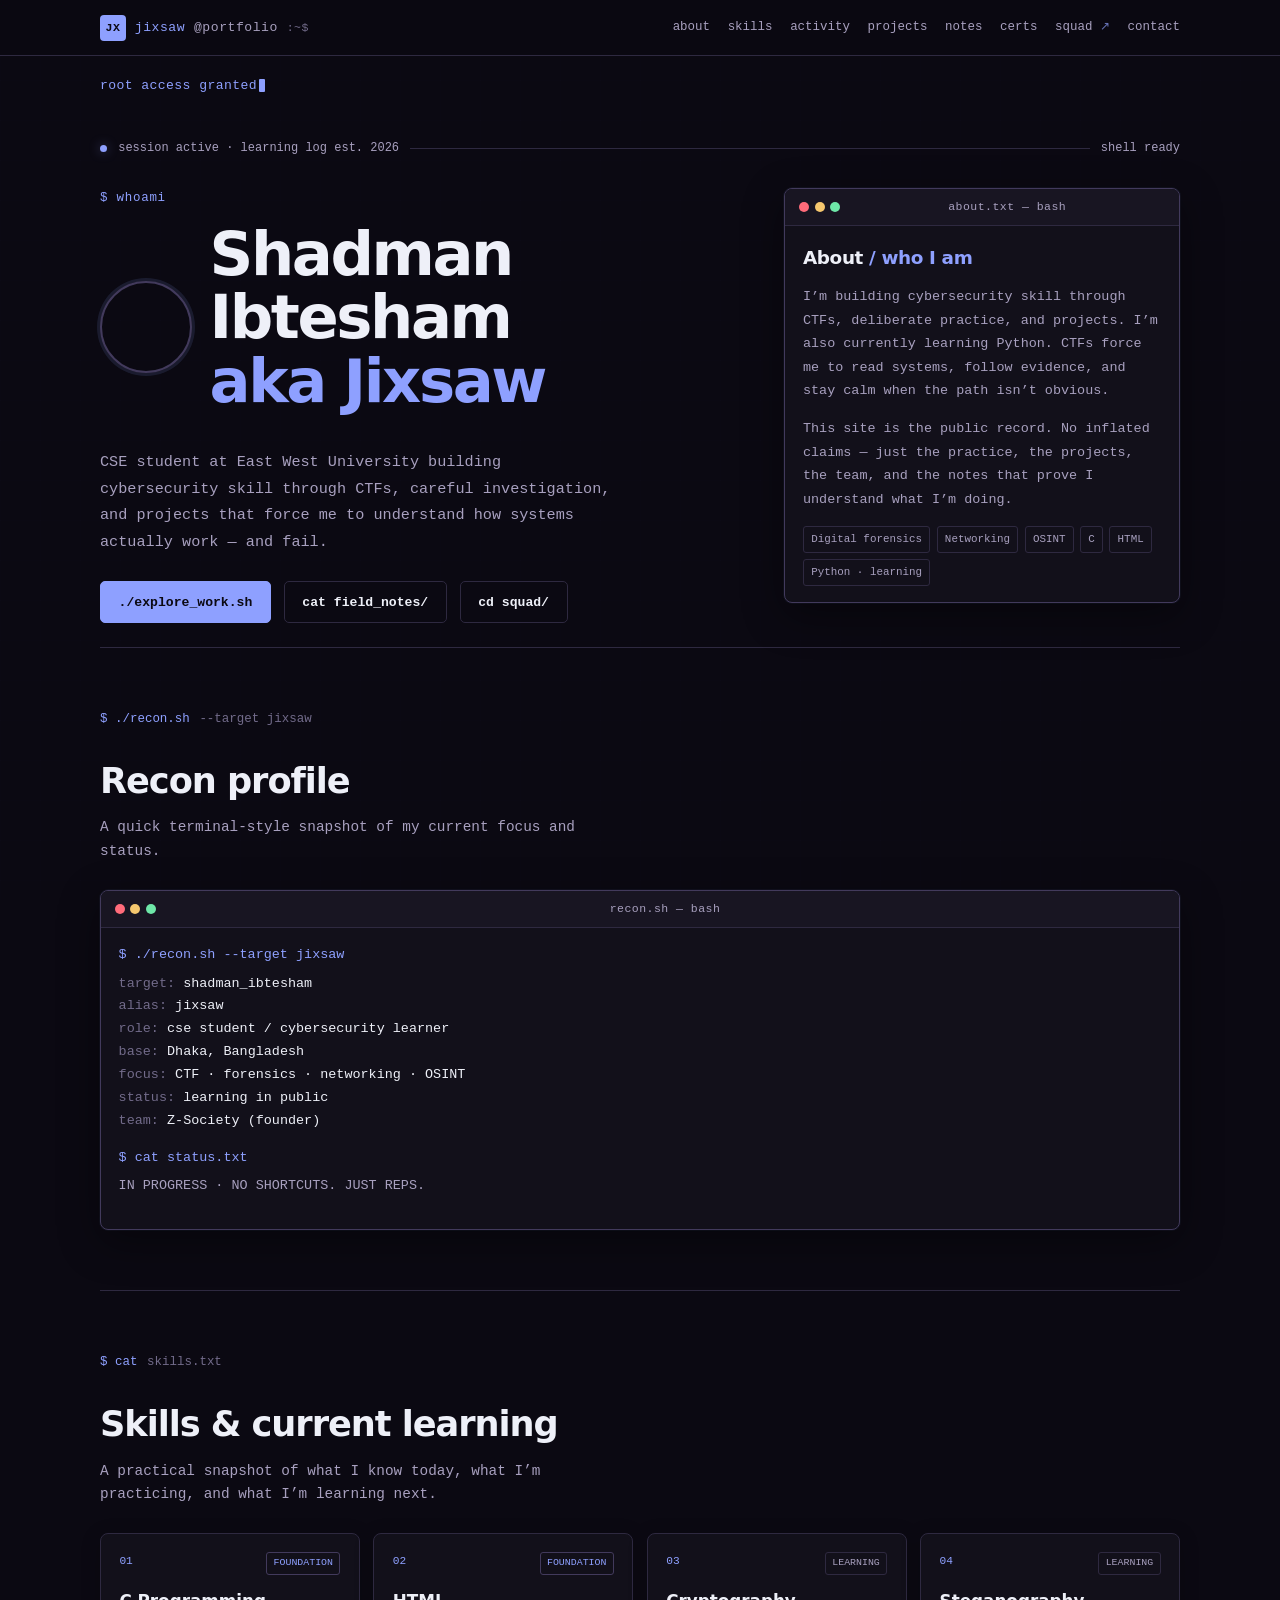
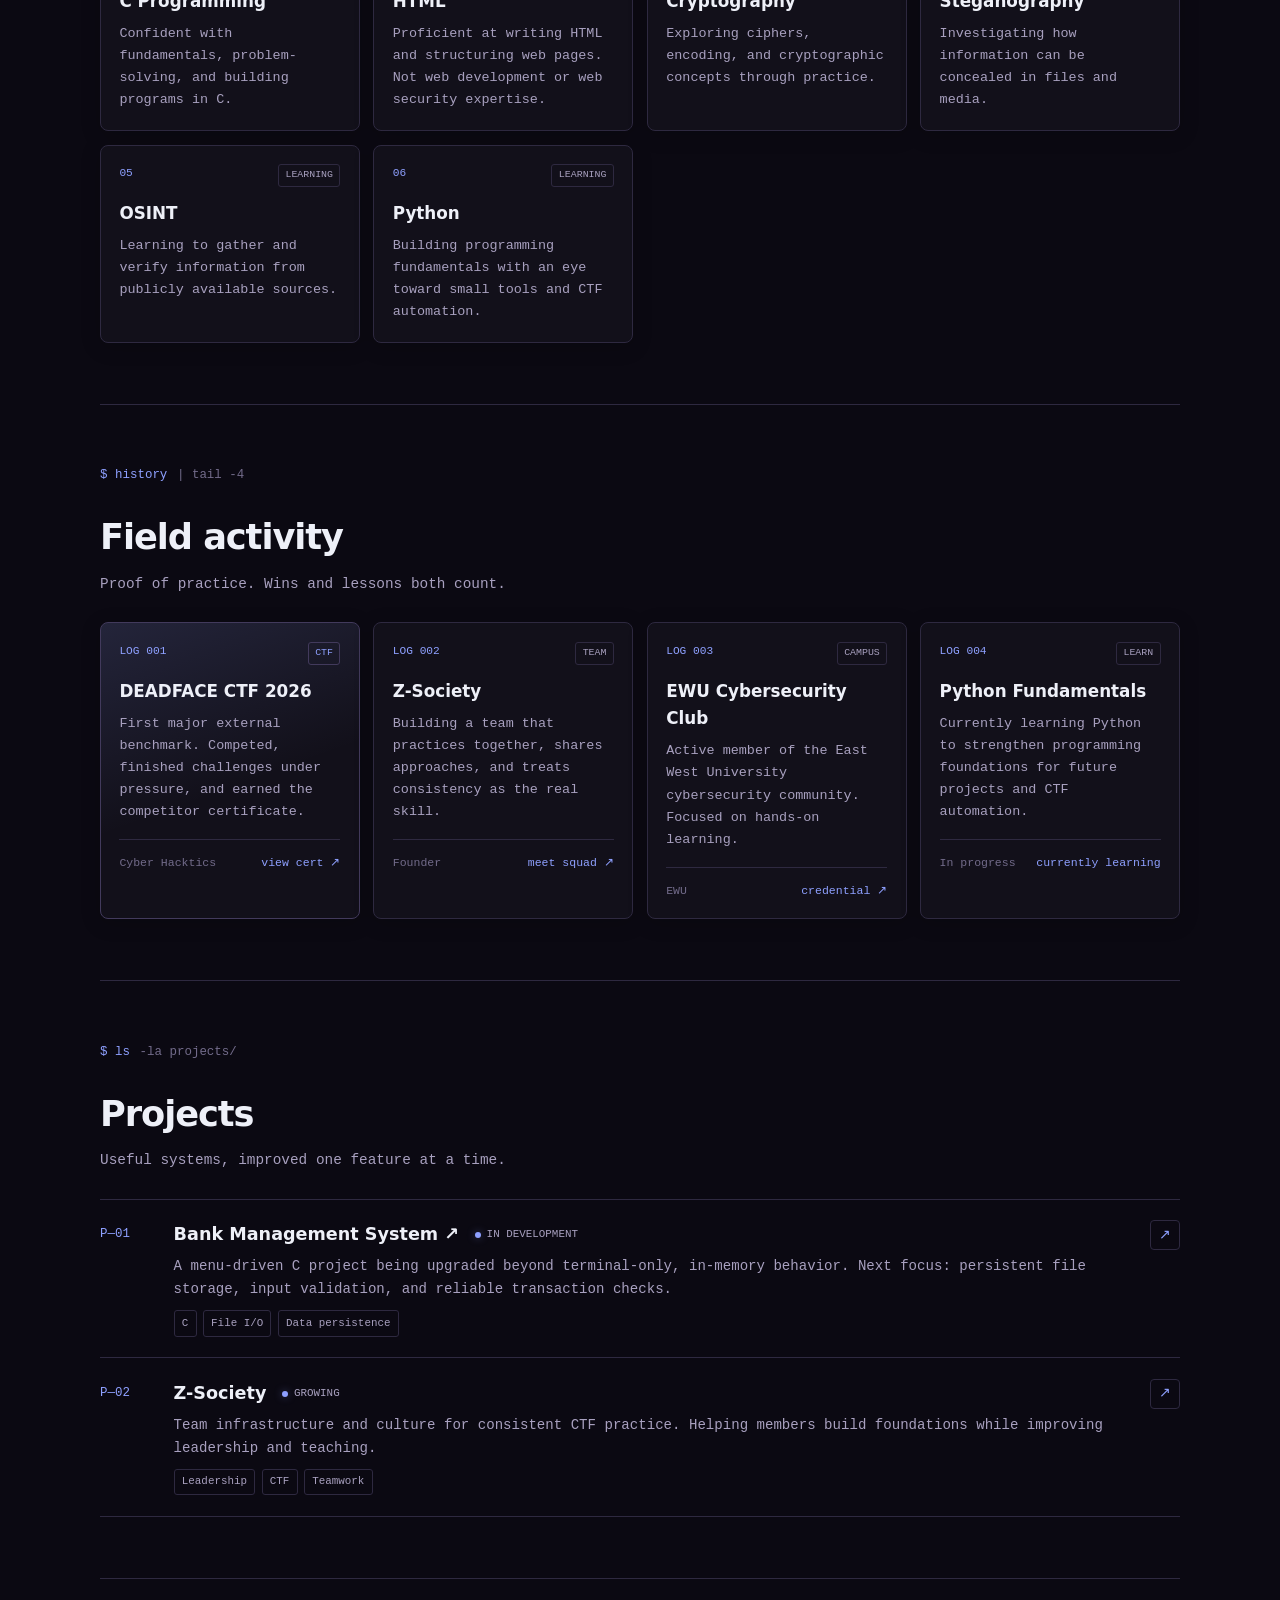
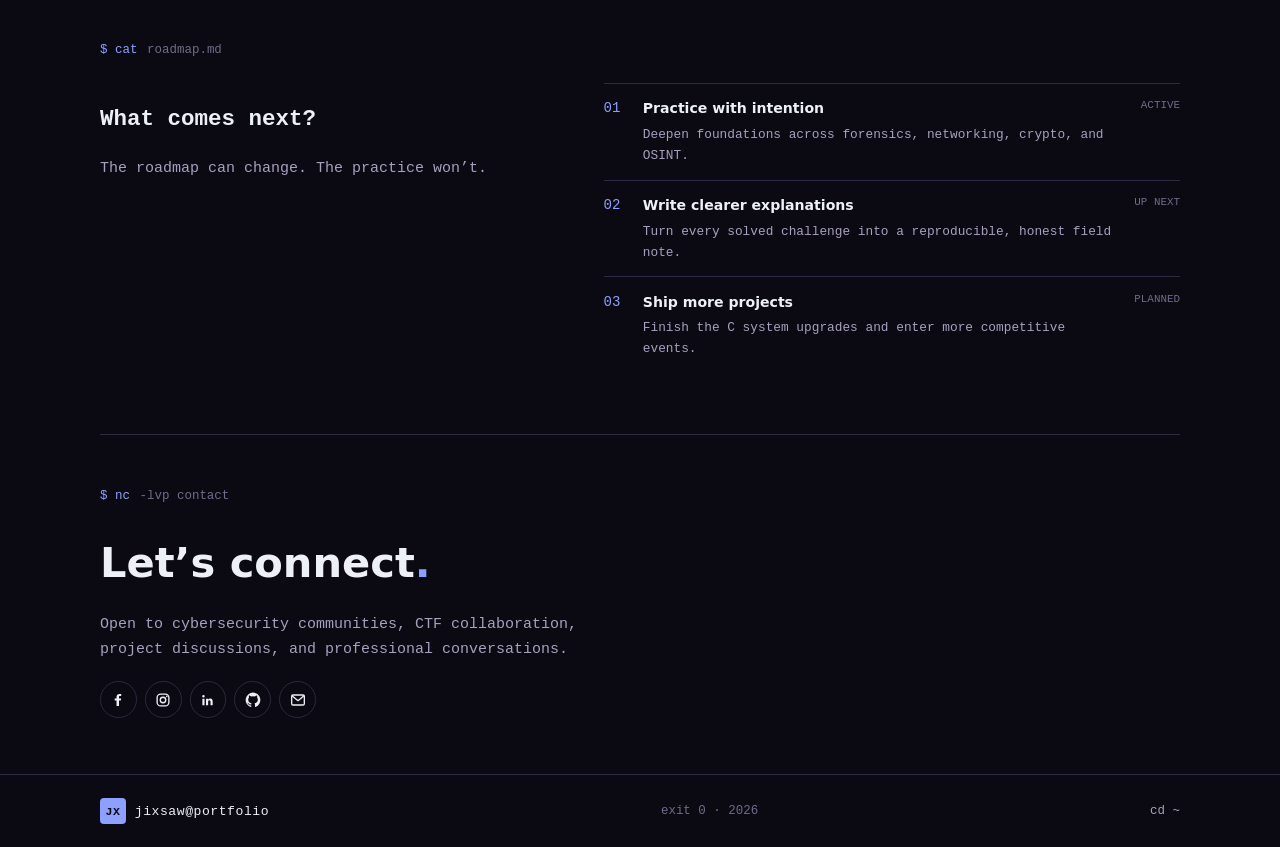
==== commit d455bf95: "Update Facebook profile link" ====
--- a/index.html
+++ b/index.html
@@ -270,7 +270,7 @@
         <h2>Let’s connect<span class="accent">.</span></h2>
         <p>Open to cybersecurity communities, CTF collaboration, project discussions, and professional conversations.</p>
         <div class="social-links" aria-label="Social profiles">
-          <a href="https://www.facebook.com/share/18cmWcffzo/" target="_blank" rel="noopener noreferrer" aria-label="Facebook" title="Facebook">
+          <a href="https://www.facebook.com/Jixsaw79" target="_blank" rel="noopener noreferrer" aria-label="Facebook" title="Facebook">
             <svg viewBox="0 0 24 24" aria-hidden="true"><path d="M13.5 21v-8.2h2.8l.4-3.2h-3.2V7.5c0-.9.3-1.5 1.6-1.5h1.7V3.1c-.3 0-1.4-.1-2.6-.1-2.6 0-4.4 1.6-4.4 4.5v2.1H7v3.2h2.8V21h3.7z"/></svg>
           </a>
           <a href="https://www.instagram.com/_jix.saw_/" target="_blank" rel="noopener noreferrer" aria-label="Instagram" title="Instagram">
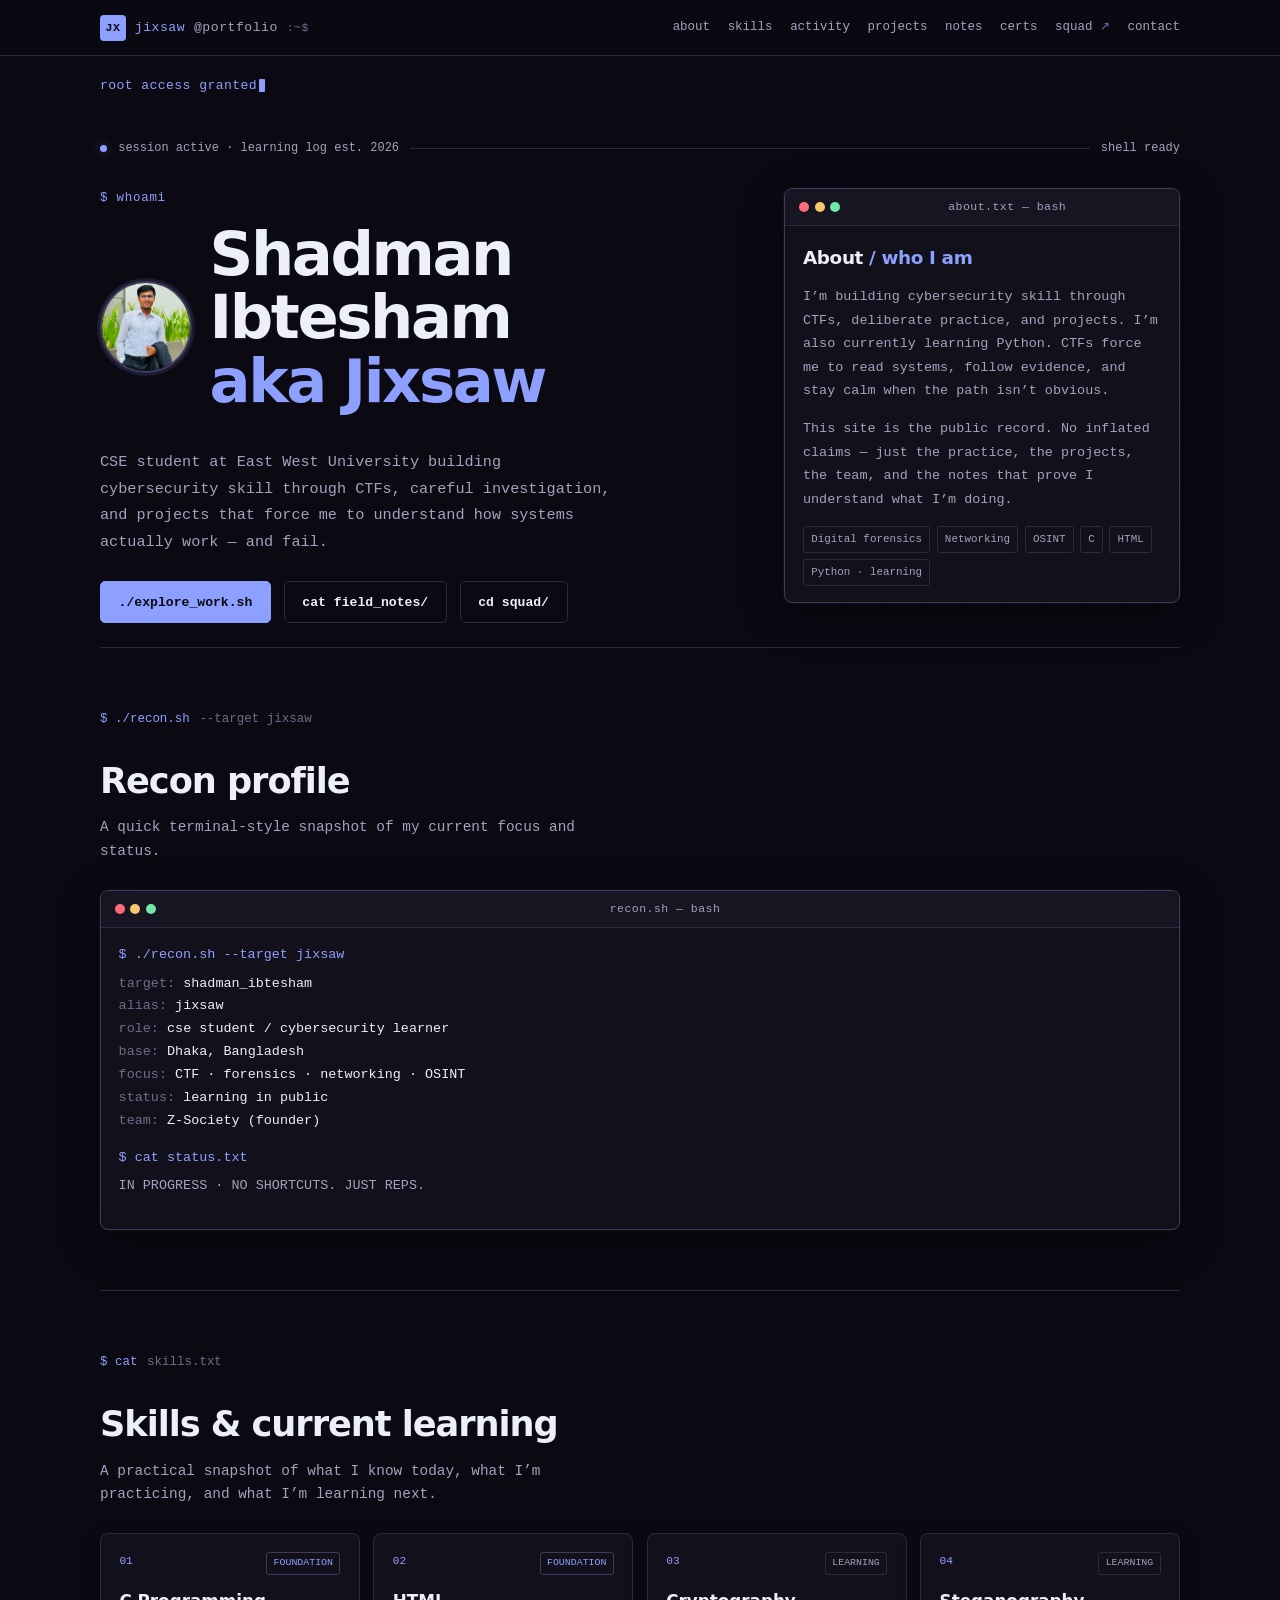
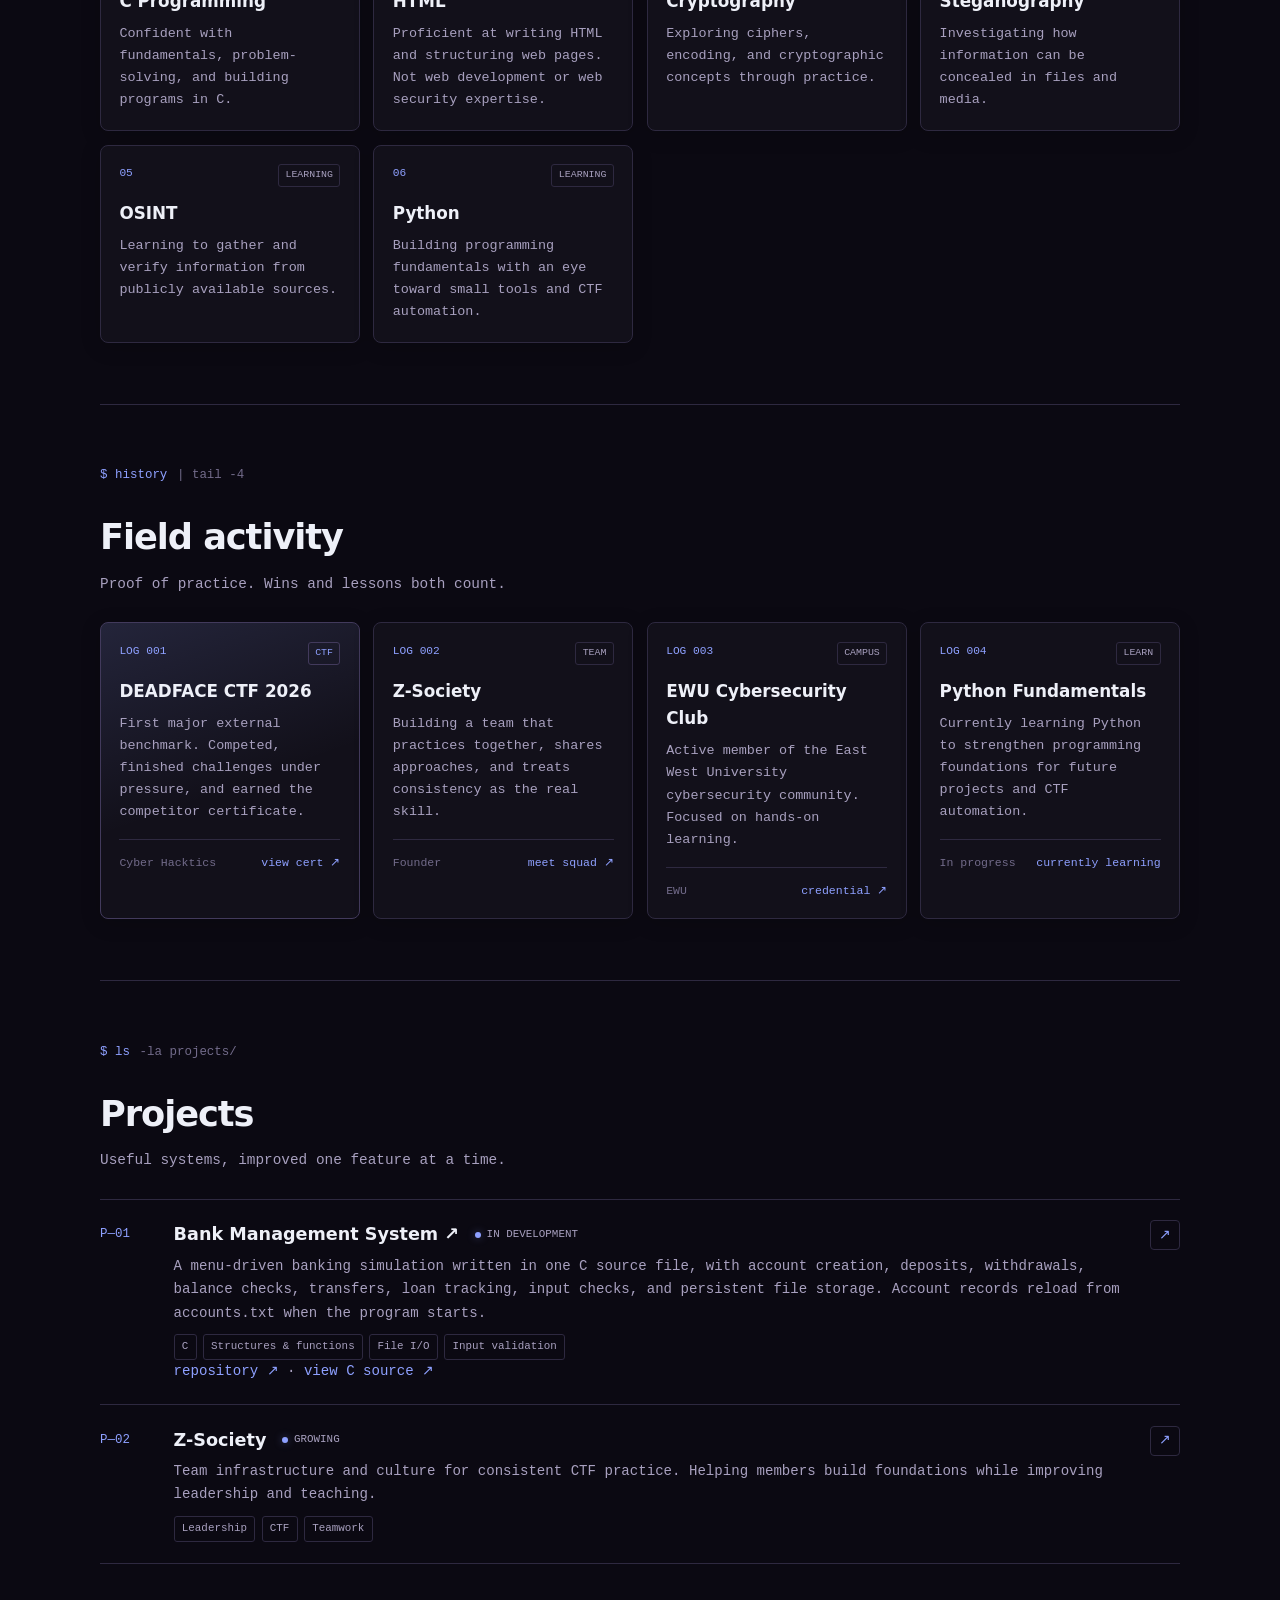
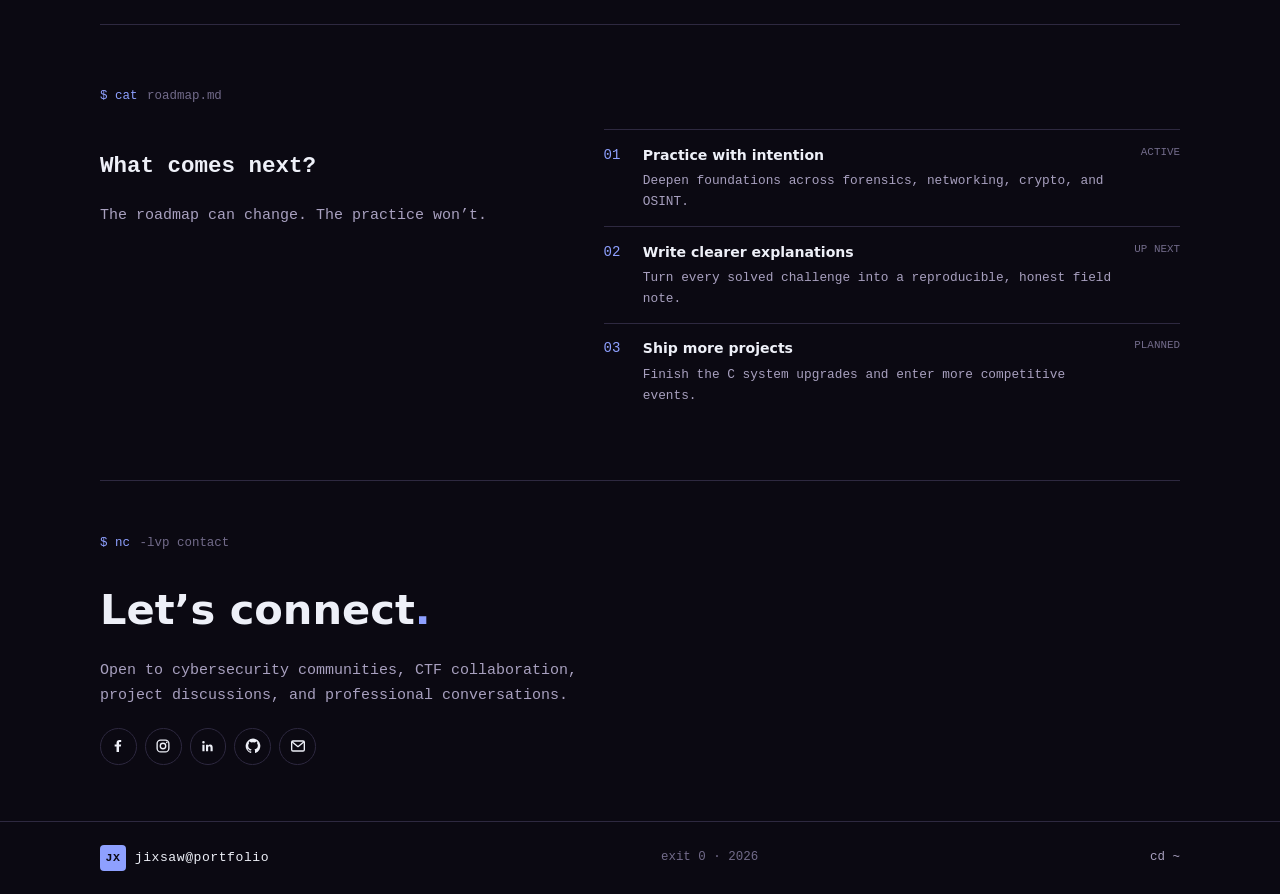
==== commit eb369da0: "Update Bank Management System portfolio project" ====
--- a/index.html
+++ b/index.html
@@ -225,8 +225,9 @@
           <h3><a class="project-title-link" href="projects/bank-management-system/">Bank Management System ↗</a></h3>
           <span class="project-state"><i></i> IN DEVELOPMENT</span>
         </div>
-        <p>A menu-driven C project being upgraded beyond terminal-only, in-memory behavior. Next focus: persistent file storage, input validation, and reliable transaction checks.</p>
-        <div class="tag-list compact"><span>C</span><span>File I/O</span><span>Data persistence</span></div>
+        <p>A menu-driven banking simulation written in one C source file, with account creation, deposits, withdrawals, balance checks, transfers, loan tracking, input checks, and persistent file storage. Account records reload from <code>accounts.txt</code> when the program starts.</p>
+        <div class="tag-list compact"><span>C</span><span>Structures &amp; functions</span><span>File I/O</span><span>Input validation</span></div>
+        <p class="project-links"><a class="card-action" href="https://github.com/jixsaw079/Bank-Management-System" target="_blank" rel="noopener noreferrer">repository ↗</a> <span aria-hidden="true">·</span> <a class="card-action" href="https://github.com/jixsaw079/Bank-Management-System/blob/main/Bank-Management-System.c" target="_blank" rel="noopener noreferrer">view C source ↗</a></p>
       </div>
       <div class="project-symbol" aria-hidden="true">↗</div>
     </article>
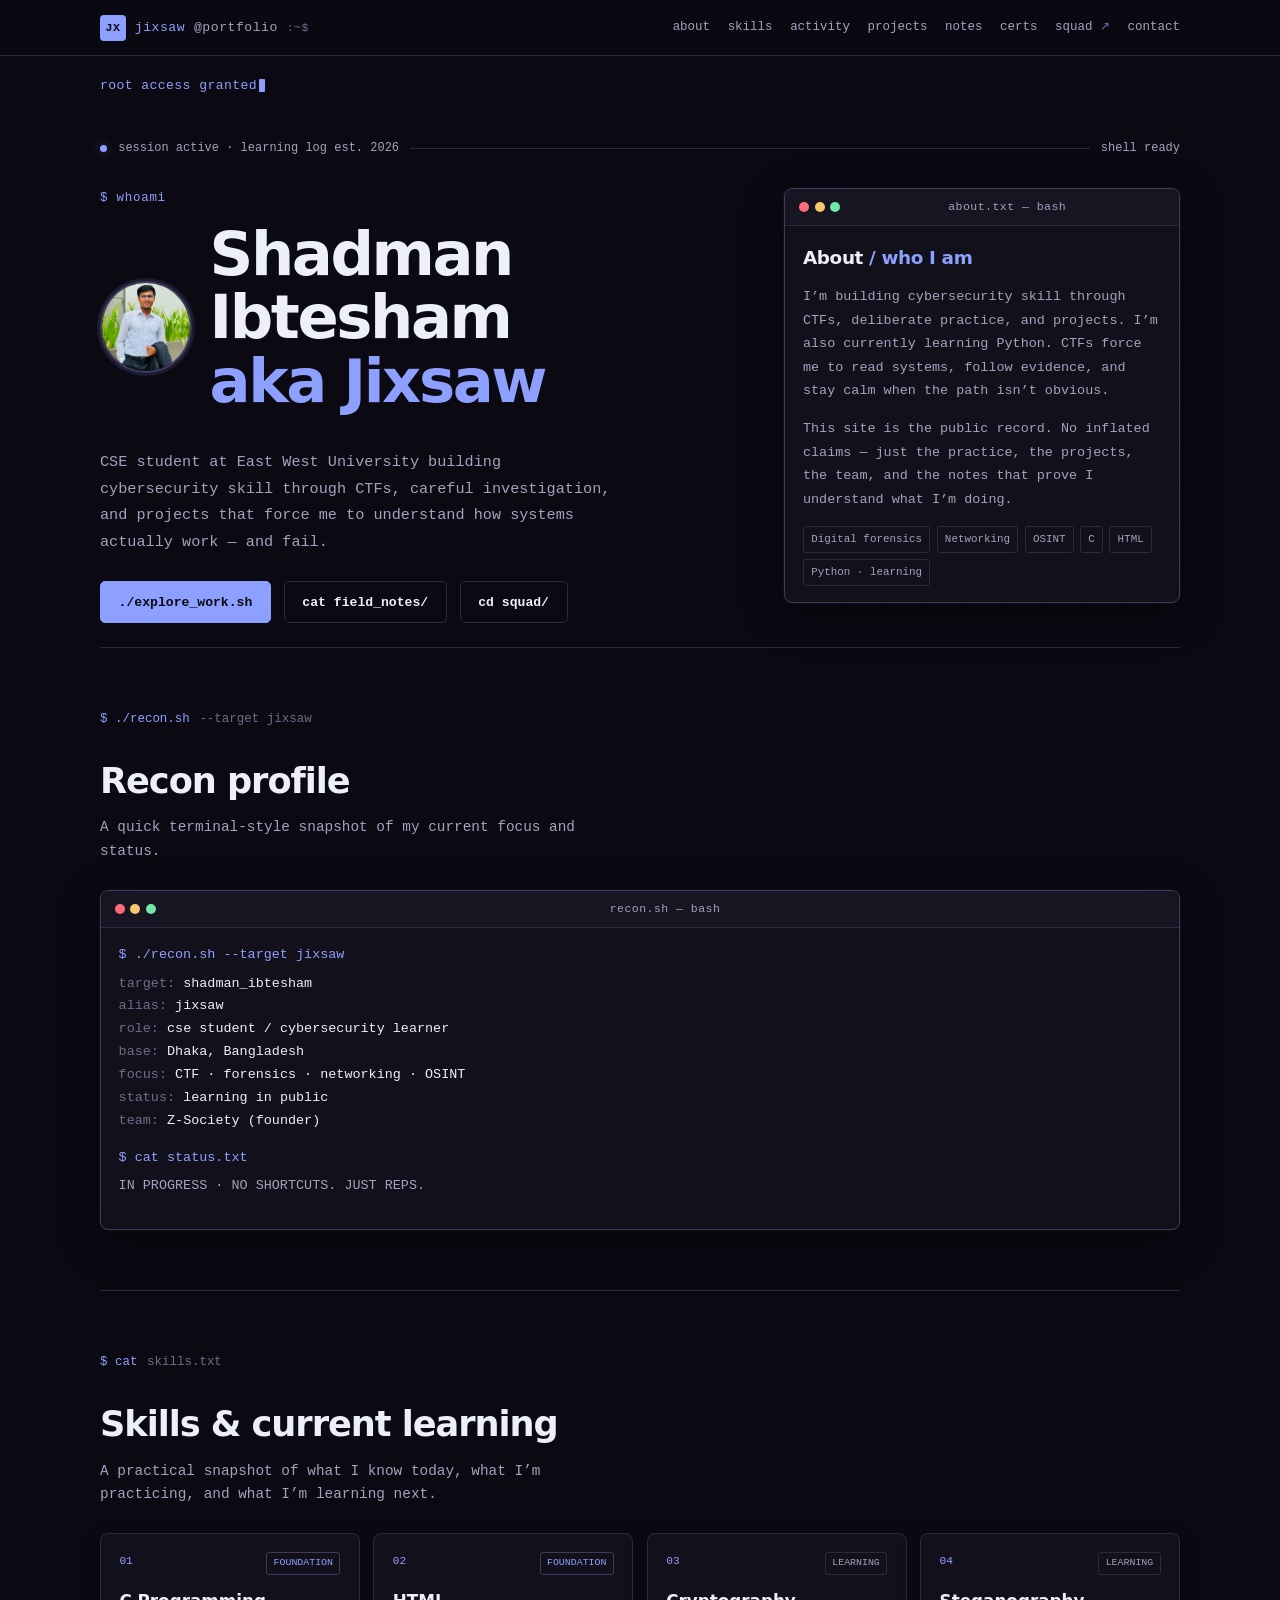
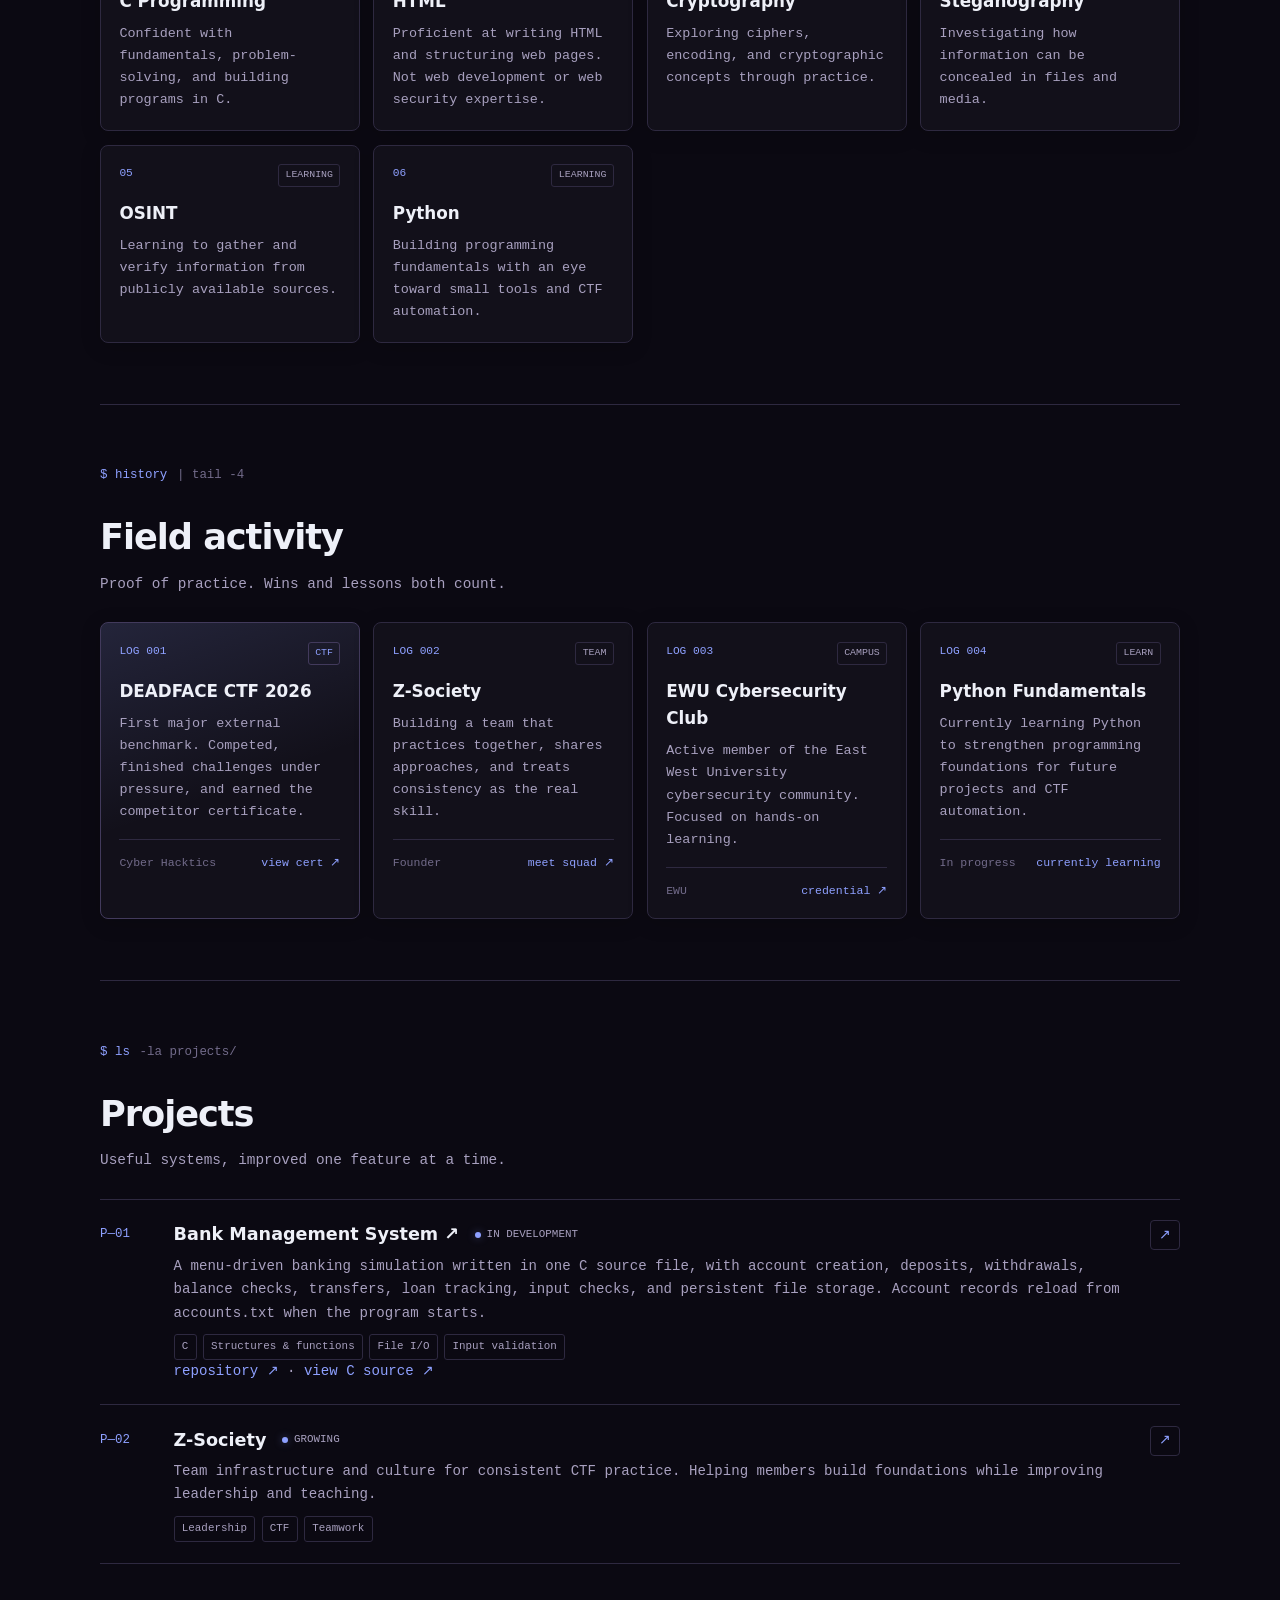
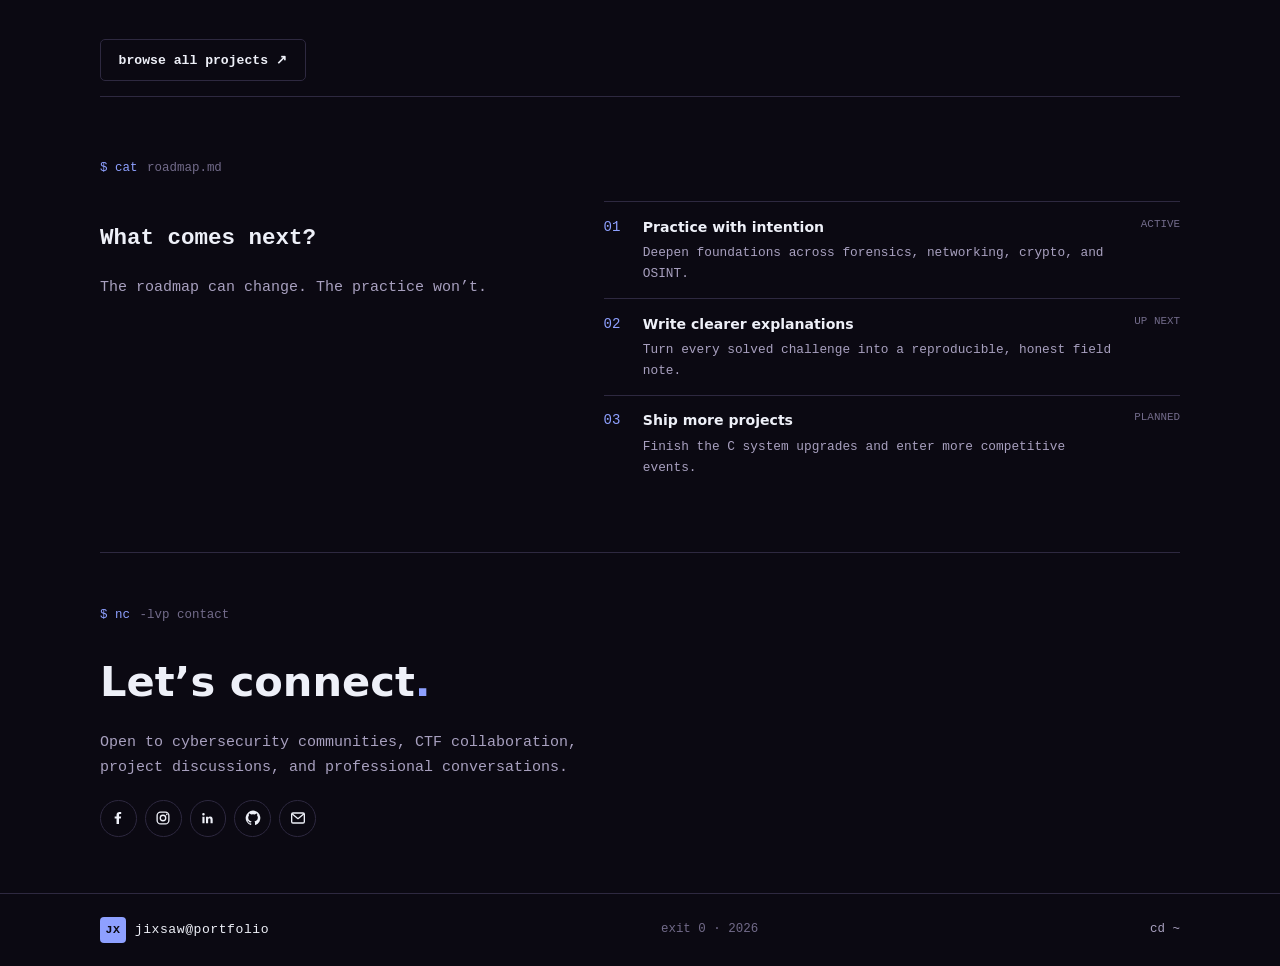
==== commit 748698d9: "Add link to dedicated projects page" ====
--- a/index.html
+++ b/index.html
@@ -34,7 +34,7 @@
       <a href="#profile">about</a>
       <a href="#skills">skills</a>
       <a href="#operations">activity</a>
-      <a href="#builds">projects</a>
+      <a href="projects/">projects</a>
       <a href="writeups/">notes</a>
       <a href="achievements/">certs</a>
       <a href="squad/">squad <span class="nav-arrow">↗</span></a>
@@ -245,6 +245,8 @@
     </article>
   </section>
 
+  <p class="project-links"><a class="button" href="projects/">browse all projects ↗</a></p>
+
   <section class="section">
     <div class="section-label">
       <span class="cmd">$ cat</span> <span class="path">roadmap.md</span>
--- a/style.css
+++ b/style.css
@@ -217,3 +217,11 @@
 }
 
 @media(prefers-reduced-motion:reduce){html{scroll-behavior:auto}.status-dot{animation:none}.access-granted .cursor{animation:none;opacity:1}*,*::before,*::after{animation-duration:.01ms!important;transition-duration:.01ms!important}}
+
+
+/* Project source-code viewer */
+.source-code{display:block;max-width:100%;overflow-x:auto;white-space:pre;tab-size:4;padding:1rem;margin:1rem 0 0;border:1px solid var(--line);border-radius:10px;background:#09070e;color:var(--text);font-family:var(--mono);font-size:.82rem;line-height:1.7;-webkit-overflow-scrolling:touch}
+.source-code code{font-family:inherit}
+.source-details summary{cursor:pointer;color:var(--accent);font-family:var(--mono);padding:.75rem 0;overflow-wrap:anywhere}
+.source-details summary:focus-visible{outline:2px solid var(--accent);outline-offset:4px}
+.source-details[open] summary{margin-bottom:.5rem}
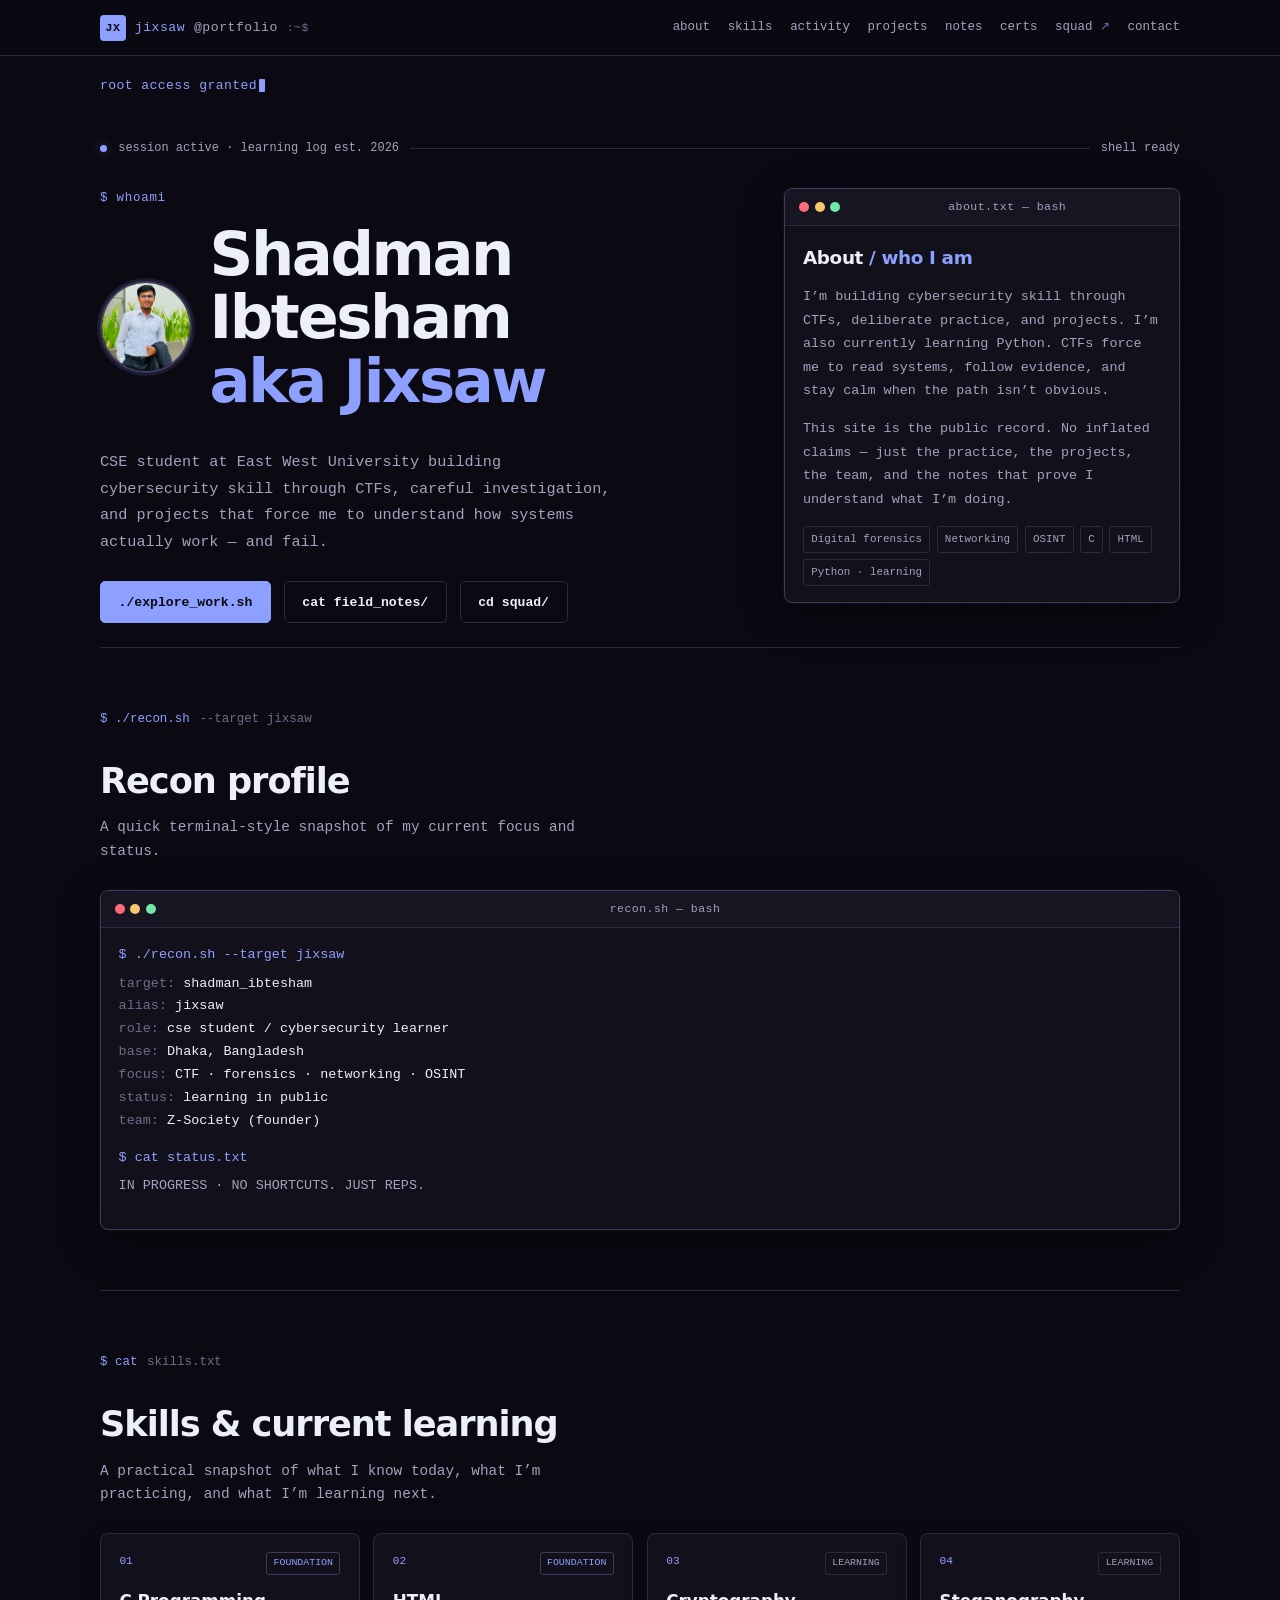
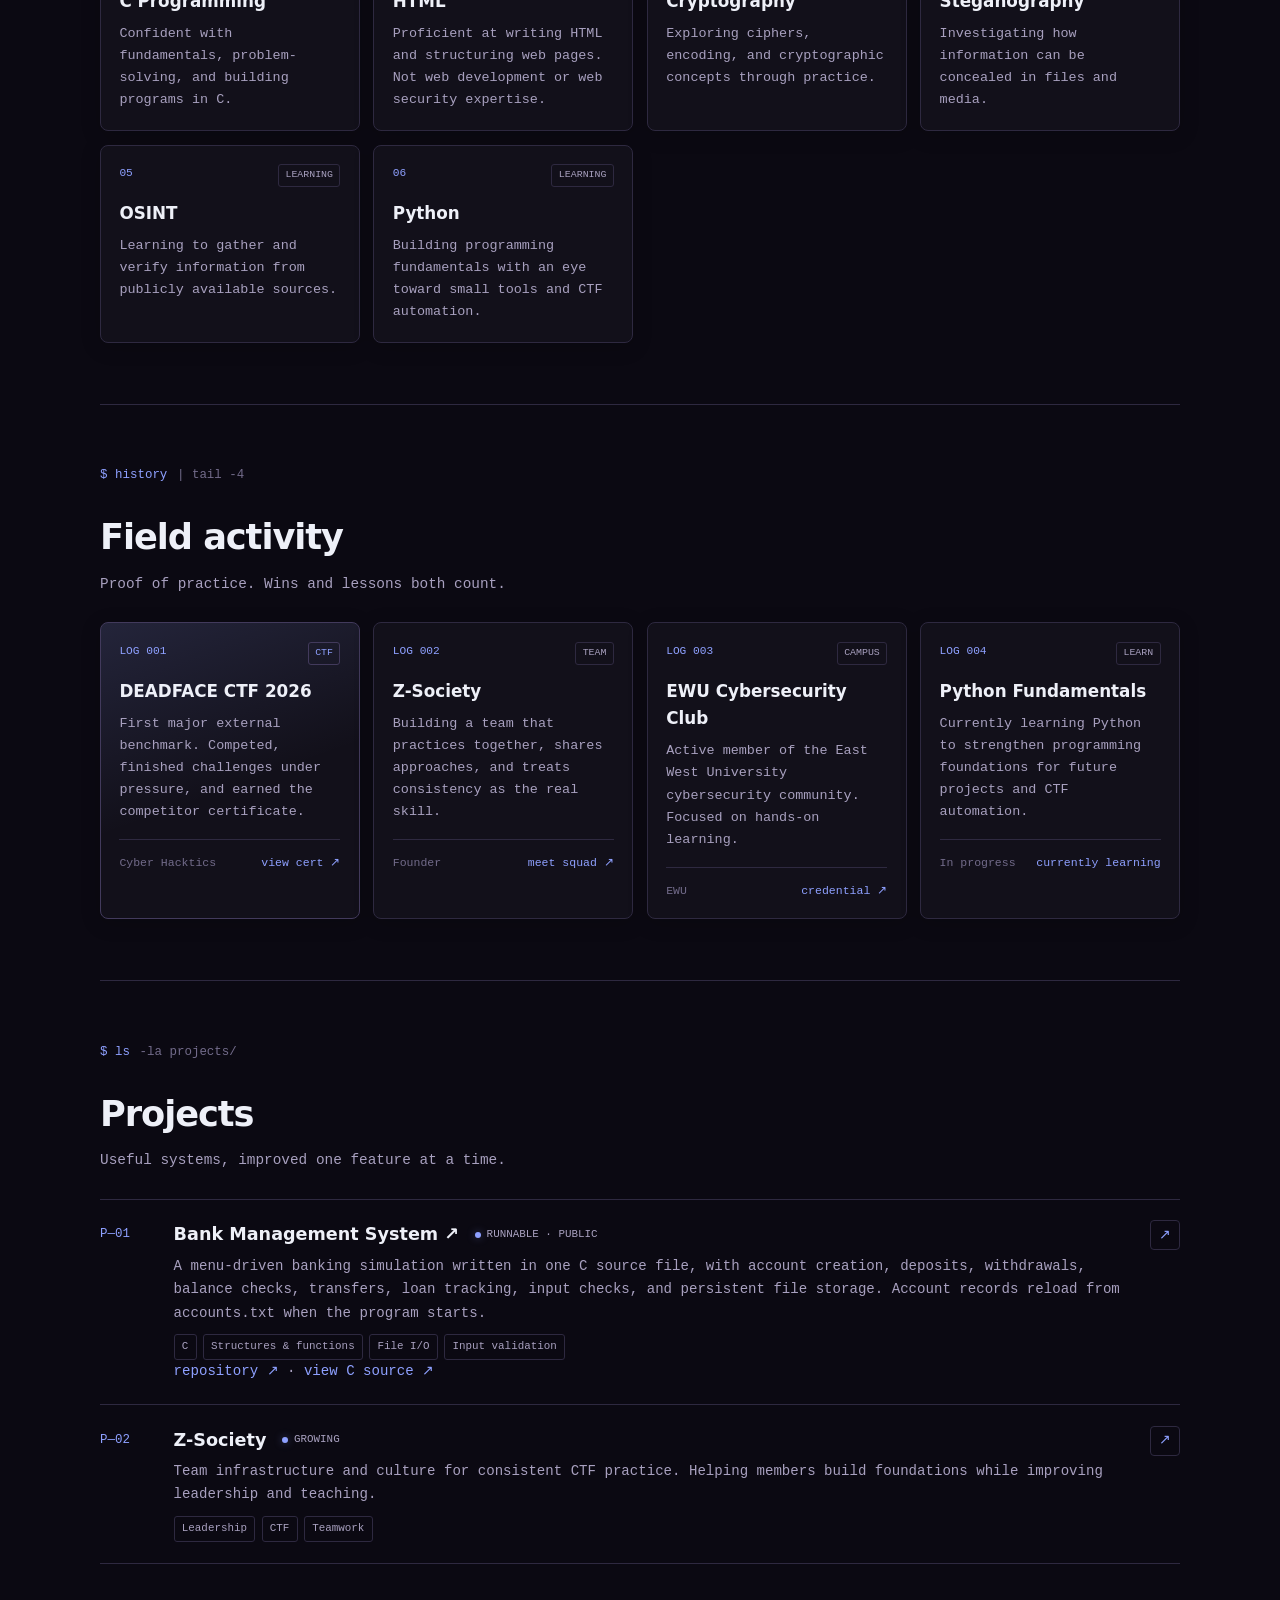
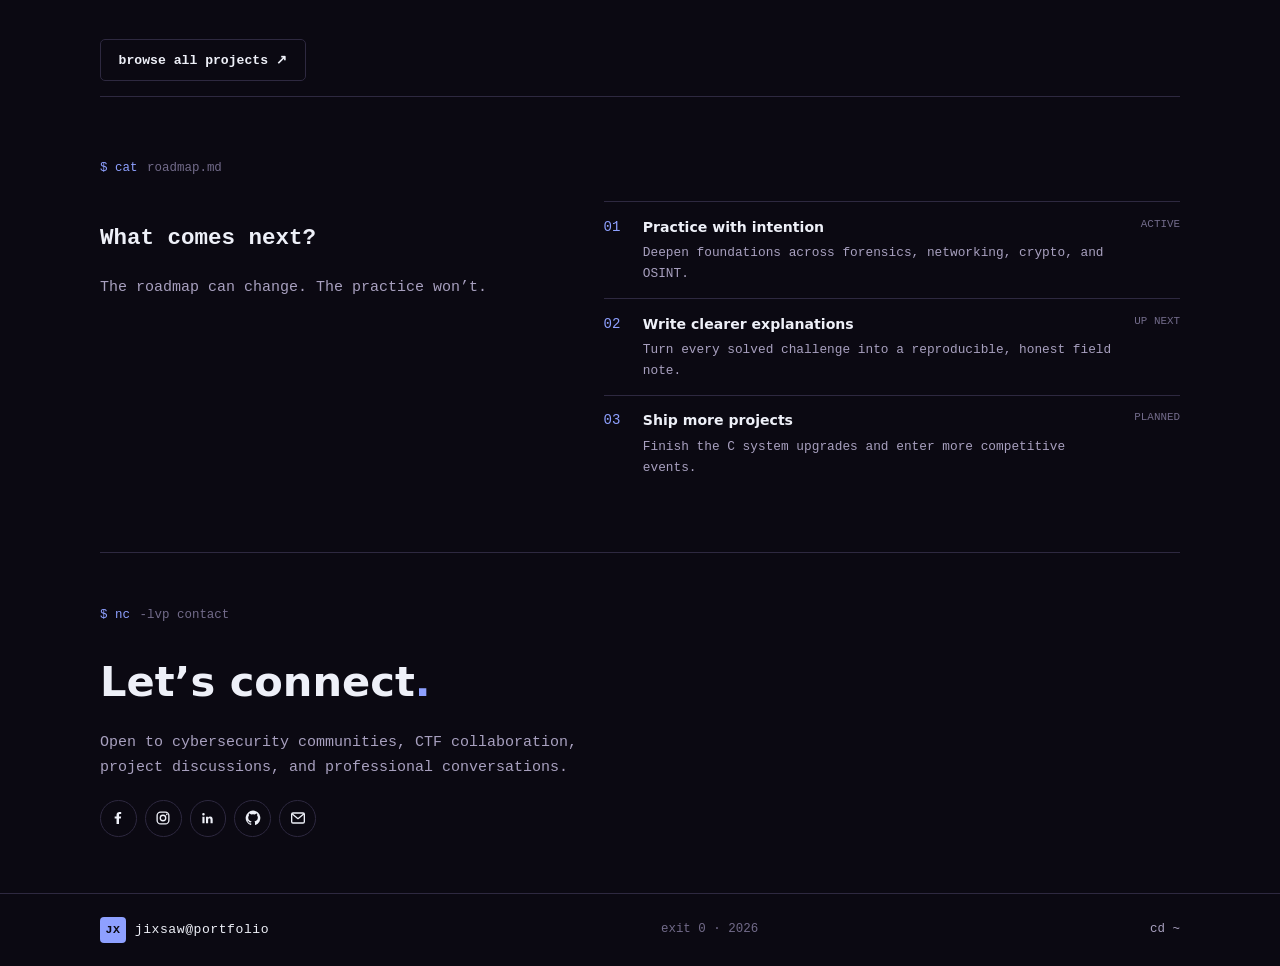
==== commit d7fd12e0: "Update Bank Management System portfolio status" ====
--- a/index.html
+++ b/index.html
@@ -223,7 +223,7 @@
       <div class="project-main">
         <div class="project-title-line">
           <h3><a class="project-title-link" href="projects/bank-management-system/">Bank Management System ↗</a></h3>
-          <span class="project-state"><i></i> IN DEVELOPMENT</span>
+          <span class="project-state"><i></i> RUNNABLE · PUBLIC</span>
         </div>
         <p>A menu-driven banking simulation written in one C source file, with account creation, deposits, withdrawals, balance checks, transfers, loan tracking, input checks, and persistent file storage. Account records reload from <code>accounts.txt</code> when the program starts.</p>
         <div class="tag-list compact"><span>C</span><span>Structures &amp; functions</span><span>File I/O</span><span>Input validation</span></div>
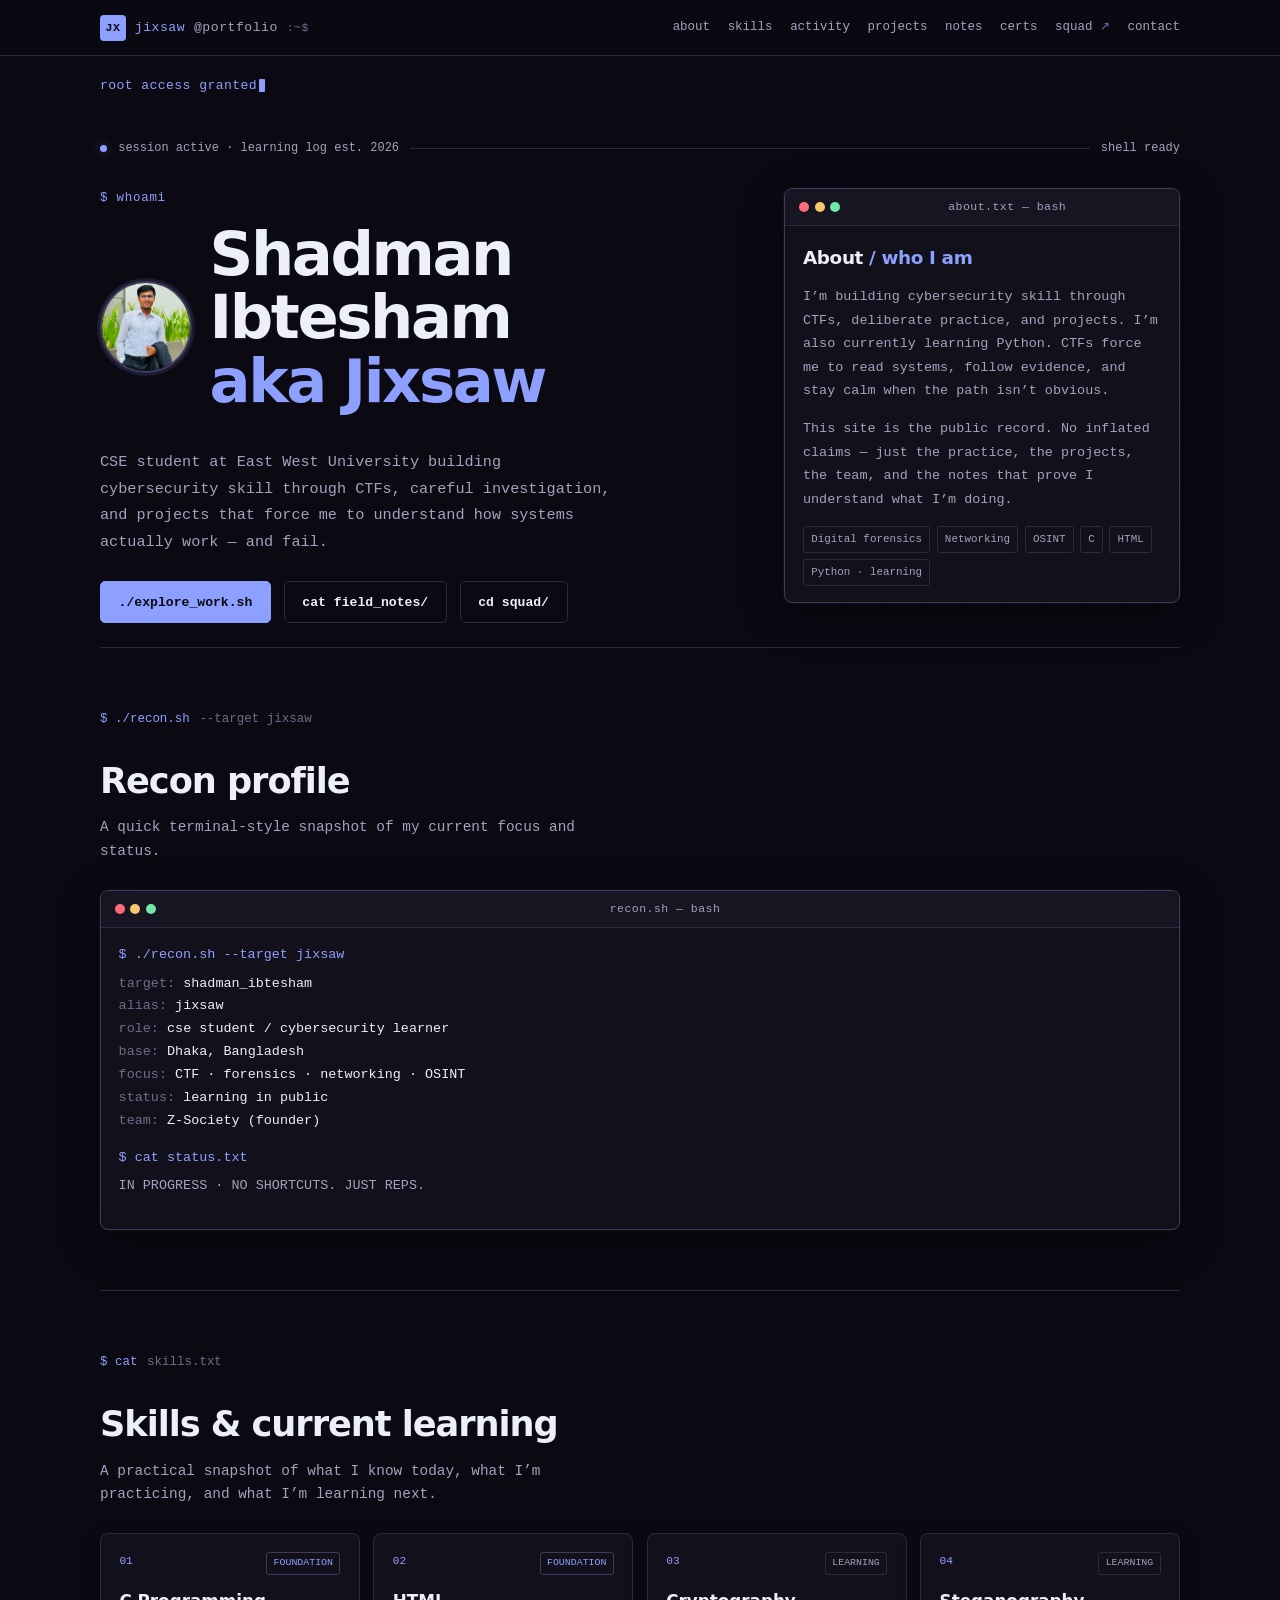
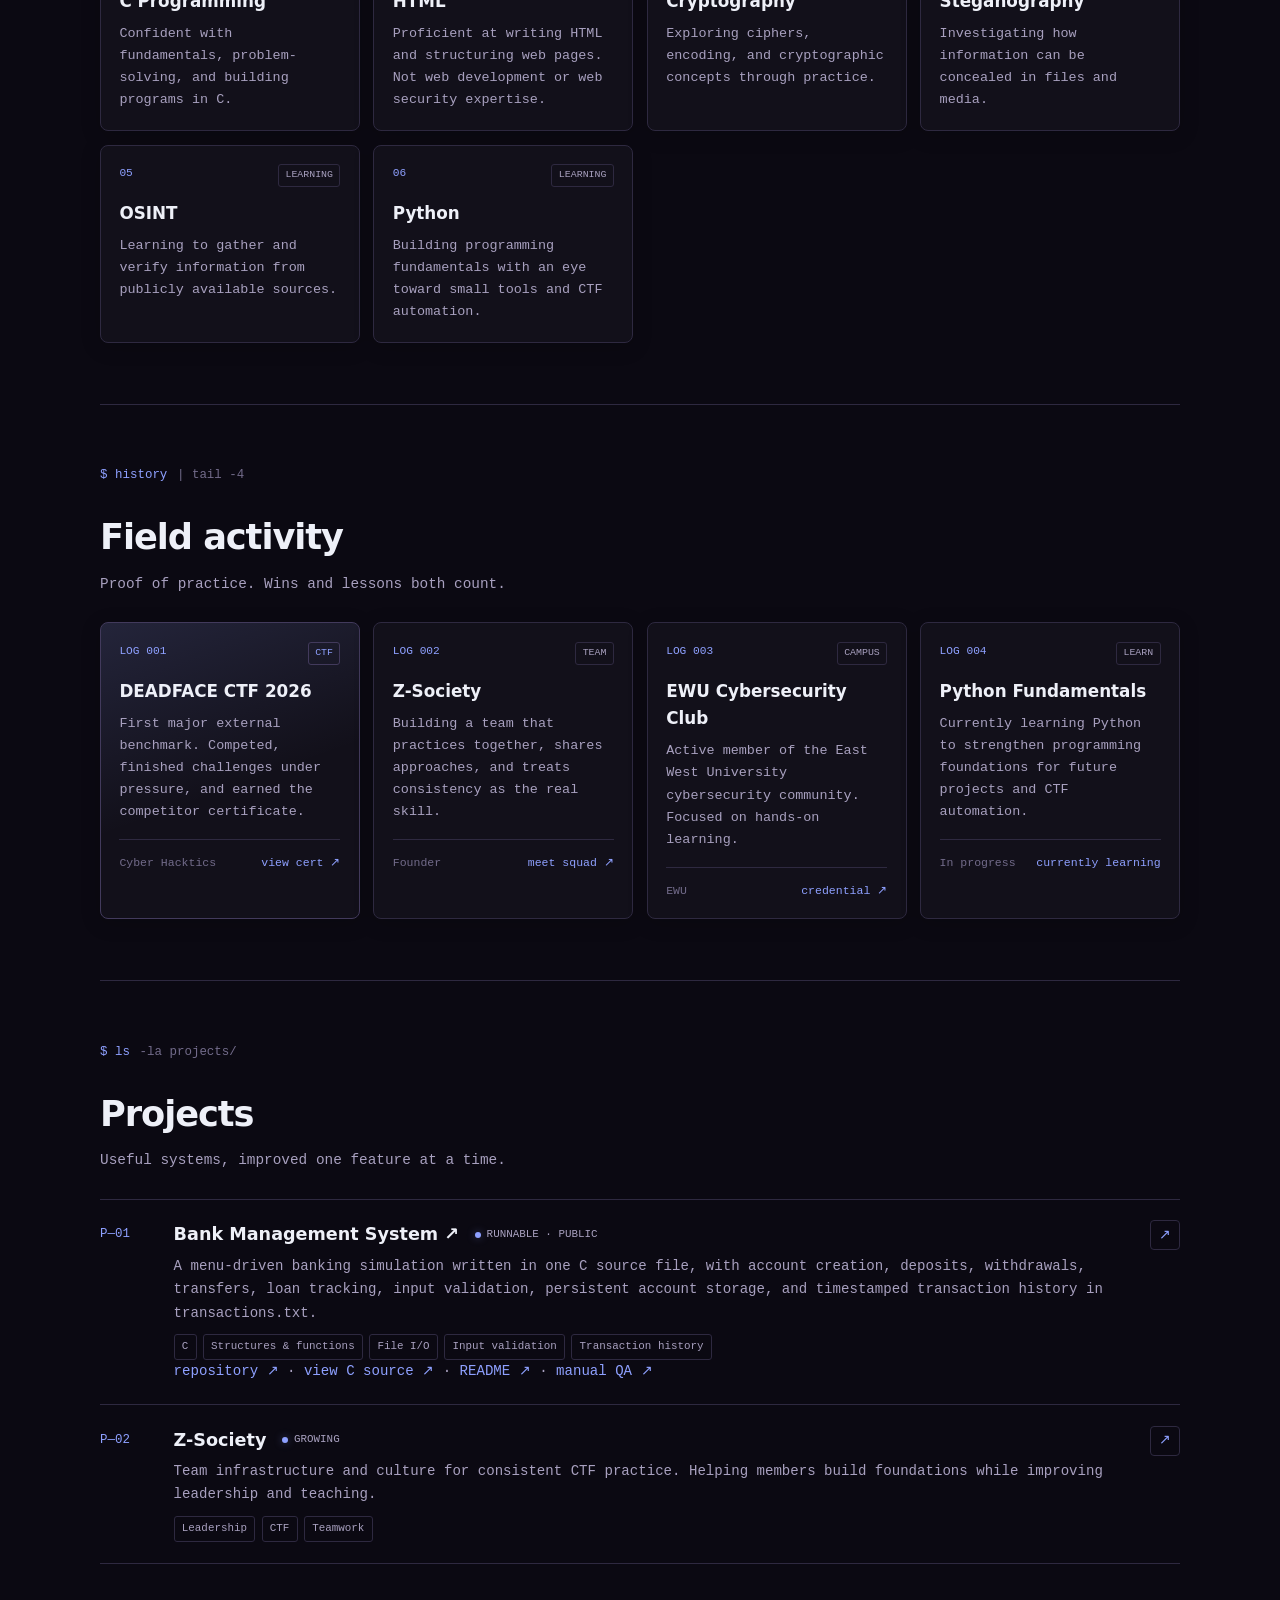
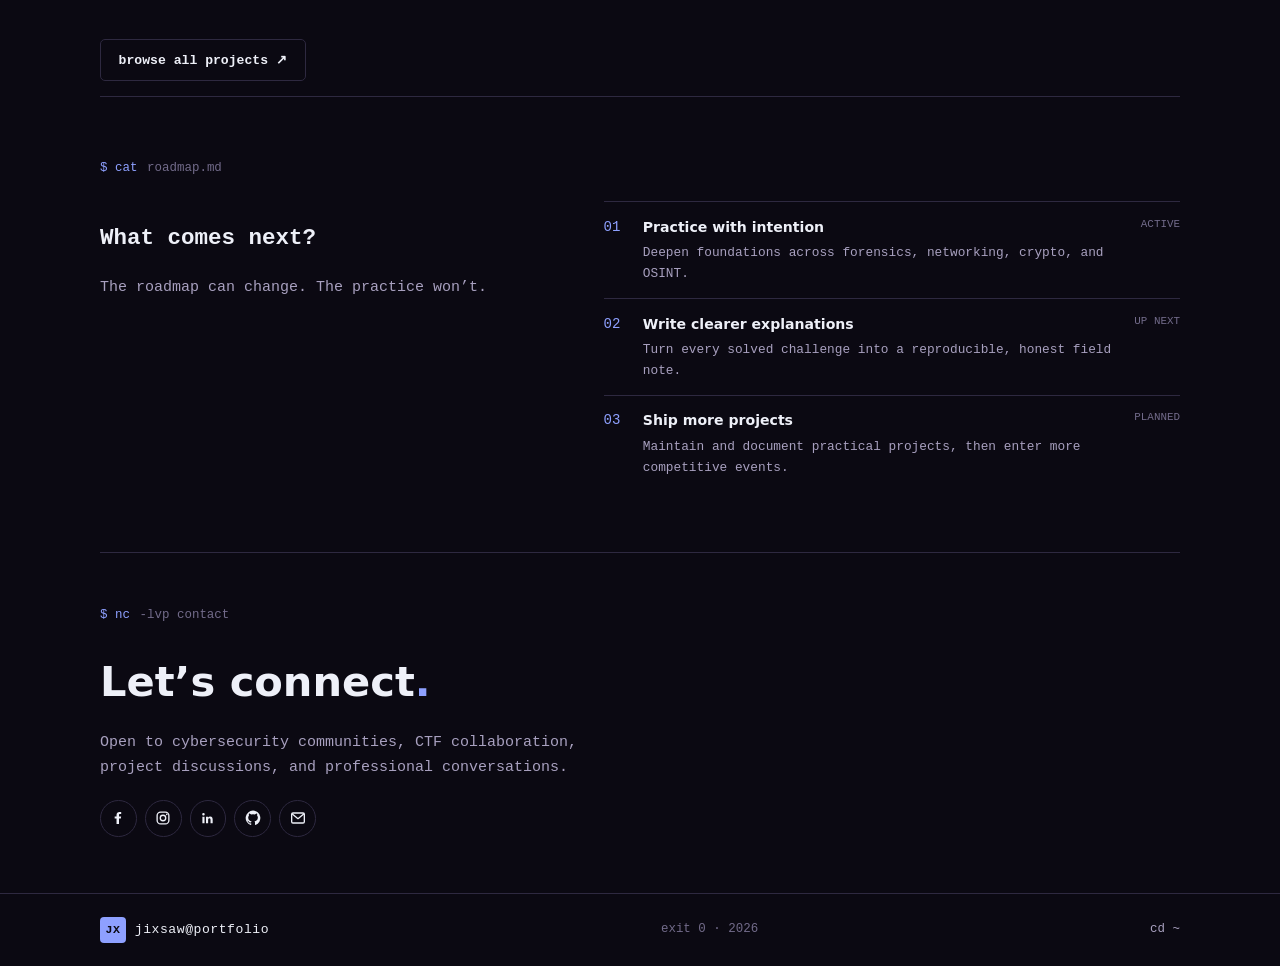
==== commit c7181620: "Update portfolio showcase for completed Bank Management System" ====
--- a/index.html
+++ b/index.html
@@ -20,7 +20,7 @@
 <link rel="preconnect" href="https://fonts.googleapis.com">
 <link rel="preconnect" href="https://fonts.gstatic.com" crossorigin="anonymous">
 <link href="https://fonts.googleapis.com/css2?family=DM+Mono:wght@400;500&family=Manrope:wght@400;500;600;700;800&display=swap" rel="stylesheet">
-<link rel="stylesheet" href="style.css?v=20261024-zsociety">
+<link rel="stylesheet" href="style.css?v=20261025-bankqa">
 </head>
 <body>
 <a class="skip-link" href="#main">Skip to content</a>
@@ -225,9 +225,9 @@
           <h3><a class="project-title-link" href="projects/bank-management-system/">Bank Management System ↗</a></h3>
           <span class="project-state"><i></i> RUNNABLE · PUBLIC</span>
         </div>
-        <p>A menu-driven banking simulation written in one C source file, with account creation, deposits, withdrawals, balance checks, transfers, loan tracking, input checks, and persistent file storage. Account records reload from <code>accounts.txt</code> when the program starts.</p>
-        <div class="tag-list compact"><span>C</span><span>Structures &amp; functions</span><span>File I/O</span><span>Input validation</span></div>
-        <p class="project-links"><a class="card-action" href="https://github.com/jixsaw079/Bank-Management-System" target="_blank" rel="noopener noreferrer">repository ↗</a> <span aria-hidden="true">·</span> <a class="card-action" href="https://github.com/jixsaw079/Bank-Management-System/blob/main/Bank-Management-System.c" target="_blank" rel="noopener noreferrer">view C source ↗</a></p>
+        <p>A menu-driven banking simulation written in one C source file, with account creation, deposits, withdrawals, transfers, loan tracking, input validation, persistent account storage, and timestamped transaction history in <code>transactions.txt</code>.</p>
+        <div class="tag-list compact"><span>C</span><span>Structures &amp; functions</span><span>File I/O</span><span>Input validation</span><span>Transaction history</span></div>
+        <p class="project-links"><a class="card-action" href="https://github.com/jixsaw079/Bank-Management-System" target="_blank" rel="noopener noreferrer">repository ↗</a> <span aria-hidden="true">·</span> <a class="card-action" href="https://github.com/jixsaw079/Bank-Management-System/blob/main/Bank-Management-System.c" target="_blank" rel="noopener noreferrer">view C source ↗</a> <span aria-hidden="true">·</span> <a class="card-action" href="https://github.com/jixsaw079/Bank-Management-System/blob/main/README.md" target="_blank" rel="noopener noreferrer">README ↗</a> <span aria-hidden="true">·</span> <a class="card-action" href="https://github.com/jixsaw079/Bank-Management-System/blob/main/docs/TESTING.md" target="_blank" rel="noopener noreferrer">manual QA ↗</a></p>
       </div>
       <div class="project-symbol" aria-hidden="true">↗</div>
     </article>
@@ -259,7 +259,7 @@
       <ol class="roadmap">
         <li><span>01</span><div><strong>Practice with intention</strong><small>Deepen foundations across forensics, networking, crypto, and OSINT.</small></div><b>ACTIVE</b></li>
         <li><span>02</span><div><strong>Write clearer explanations</strong><small>Turn every solved challenge into a reproducible, honest field note.</small></div><b>UP NEXT</b></li>
-        <li><span>03</span><div><strong>Ship more projects</strong><small>Finish the C system upgrades and enter more competitive events.</small></div><b>PLANNED</b></li>
+        <li><span>03</span><div><strong>Ship more projects</strong><small>Maintain and document practical projects, then enter more competitive events.</small></div><b>PLANNED</b></li>
       </ol>
     </div>
   </section>
